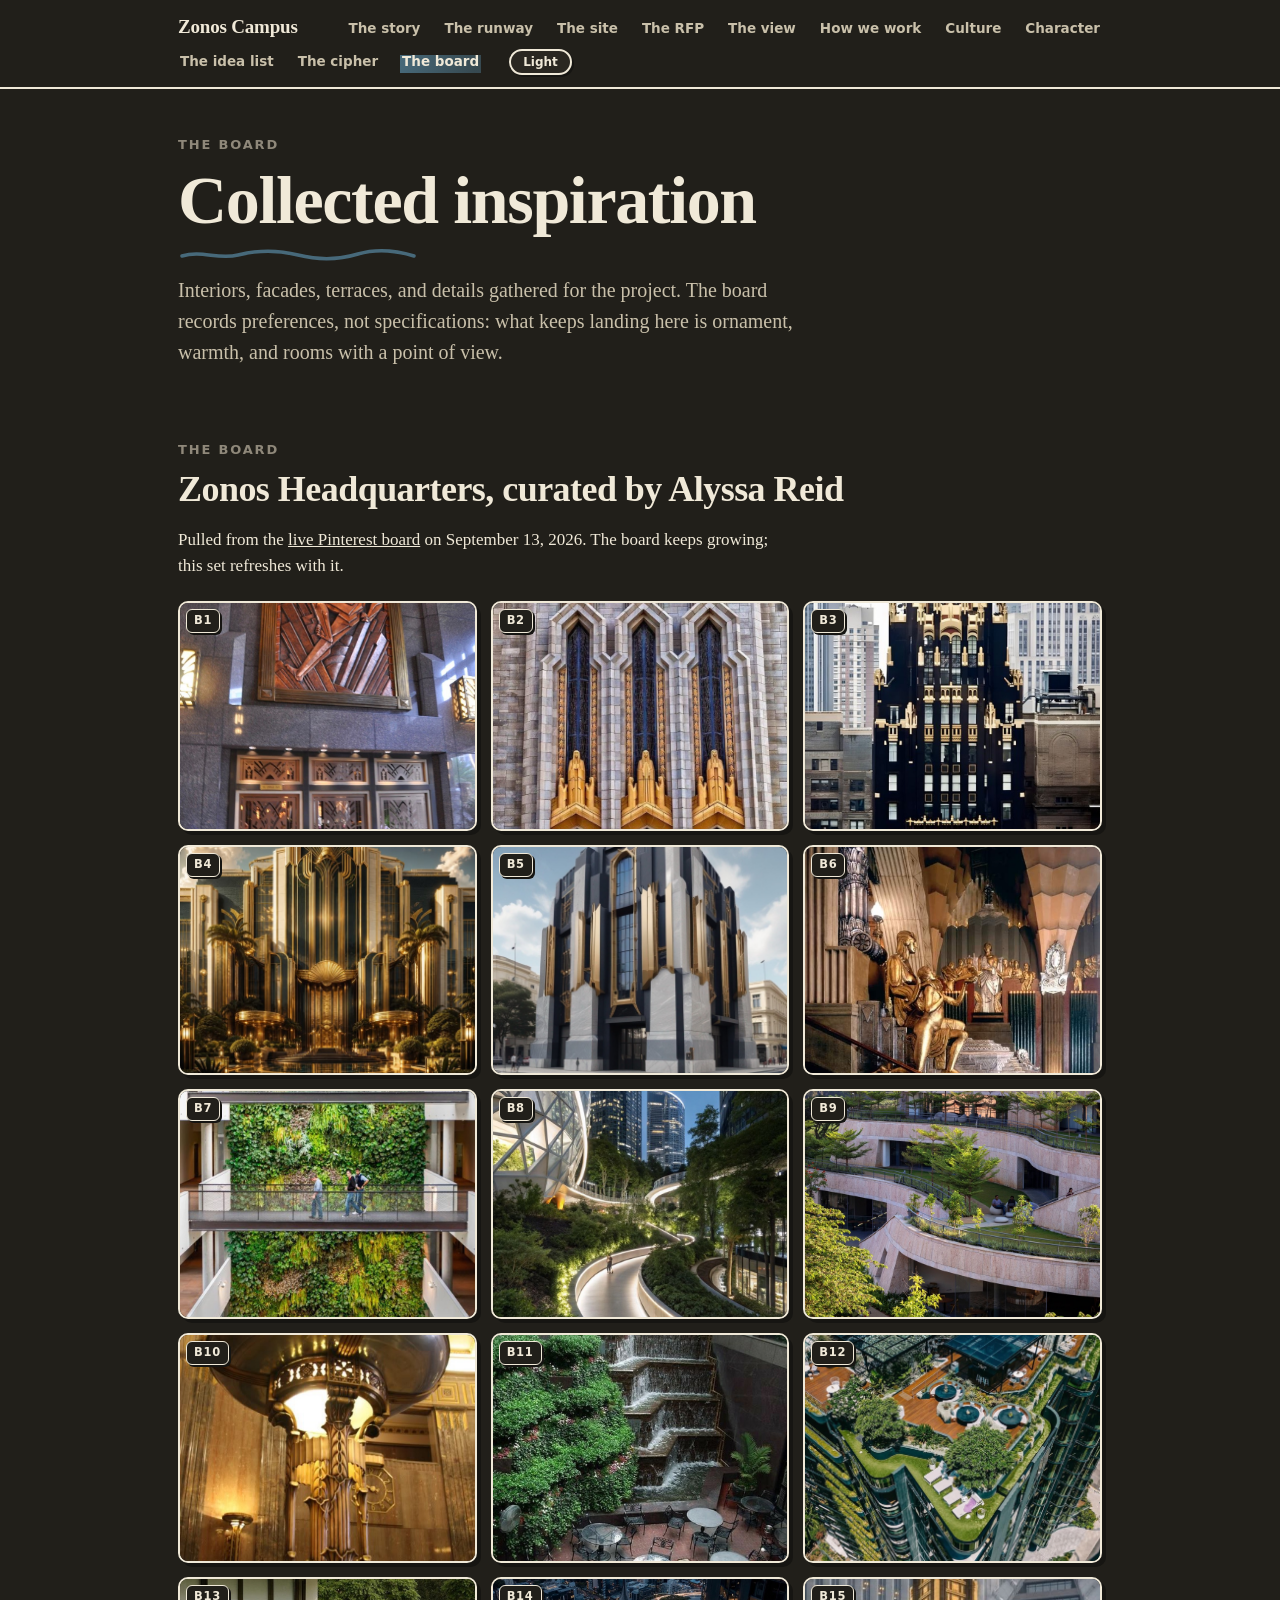
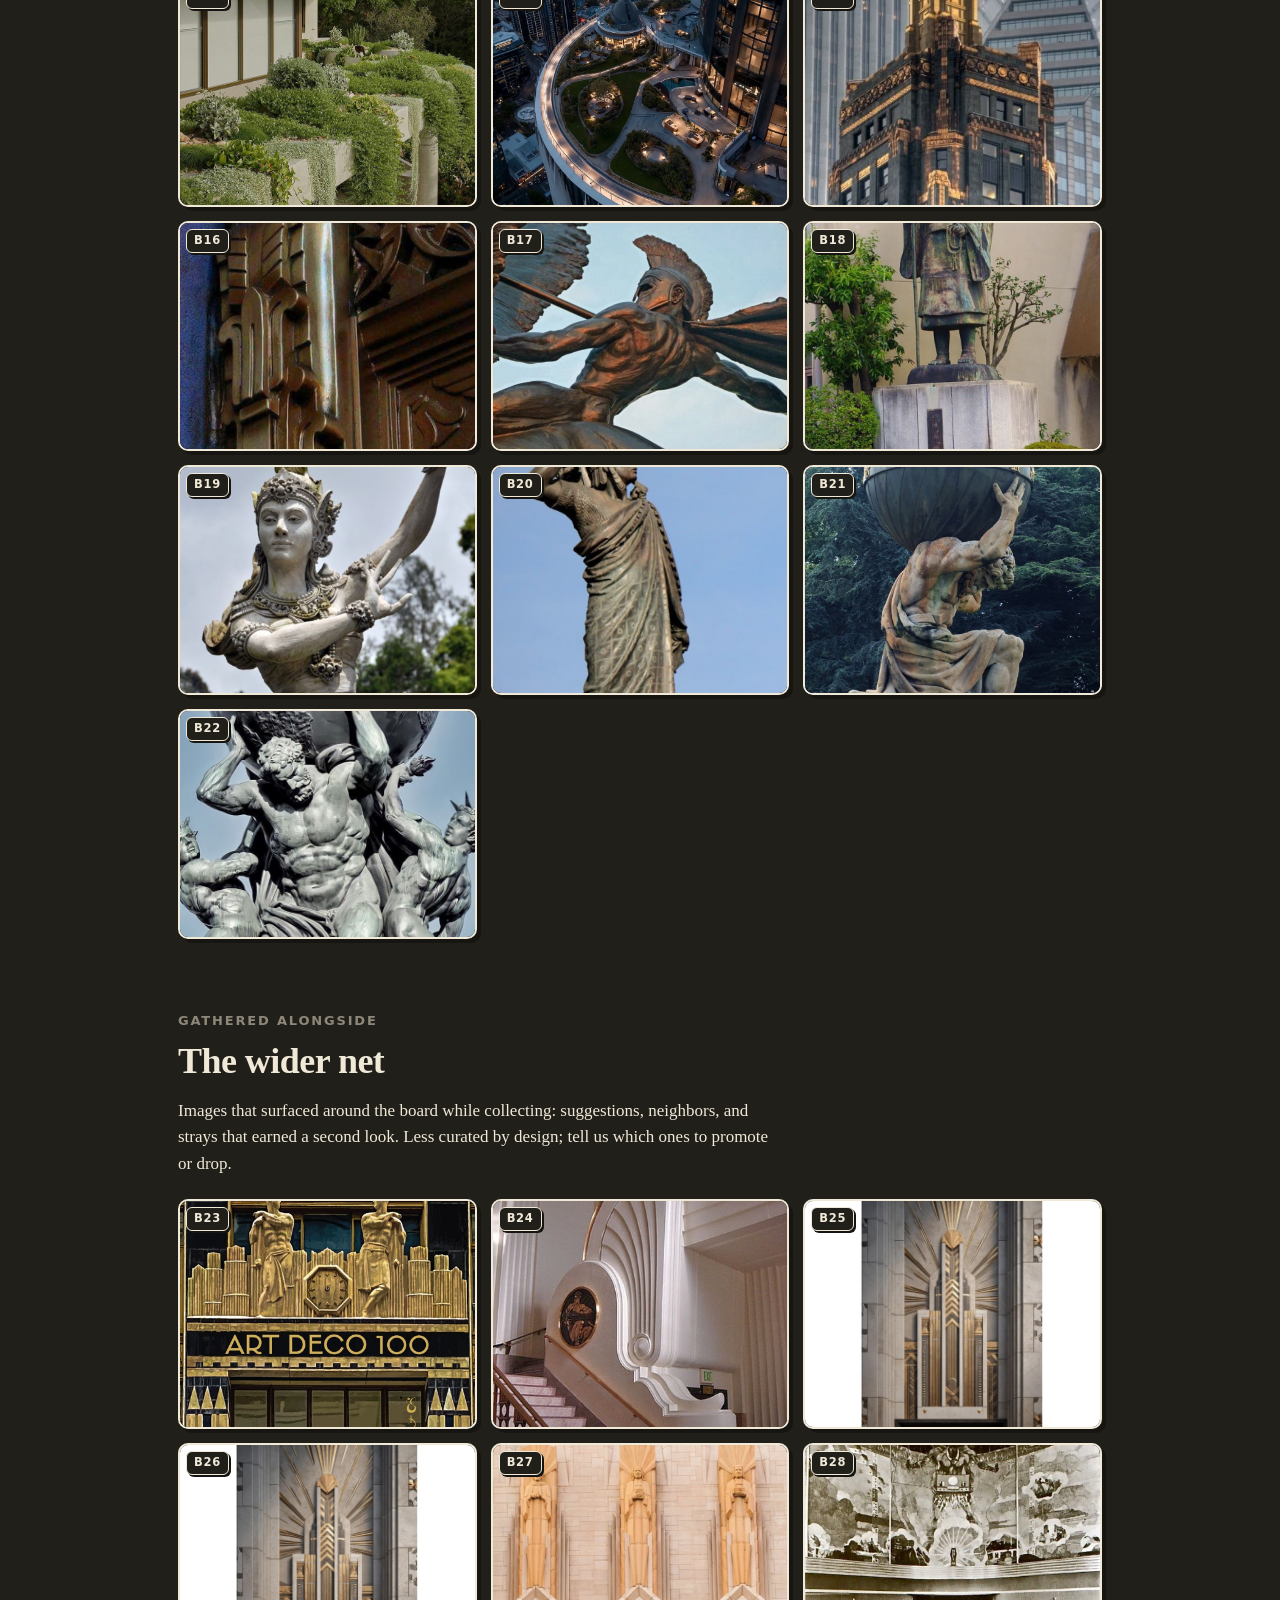
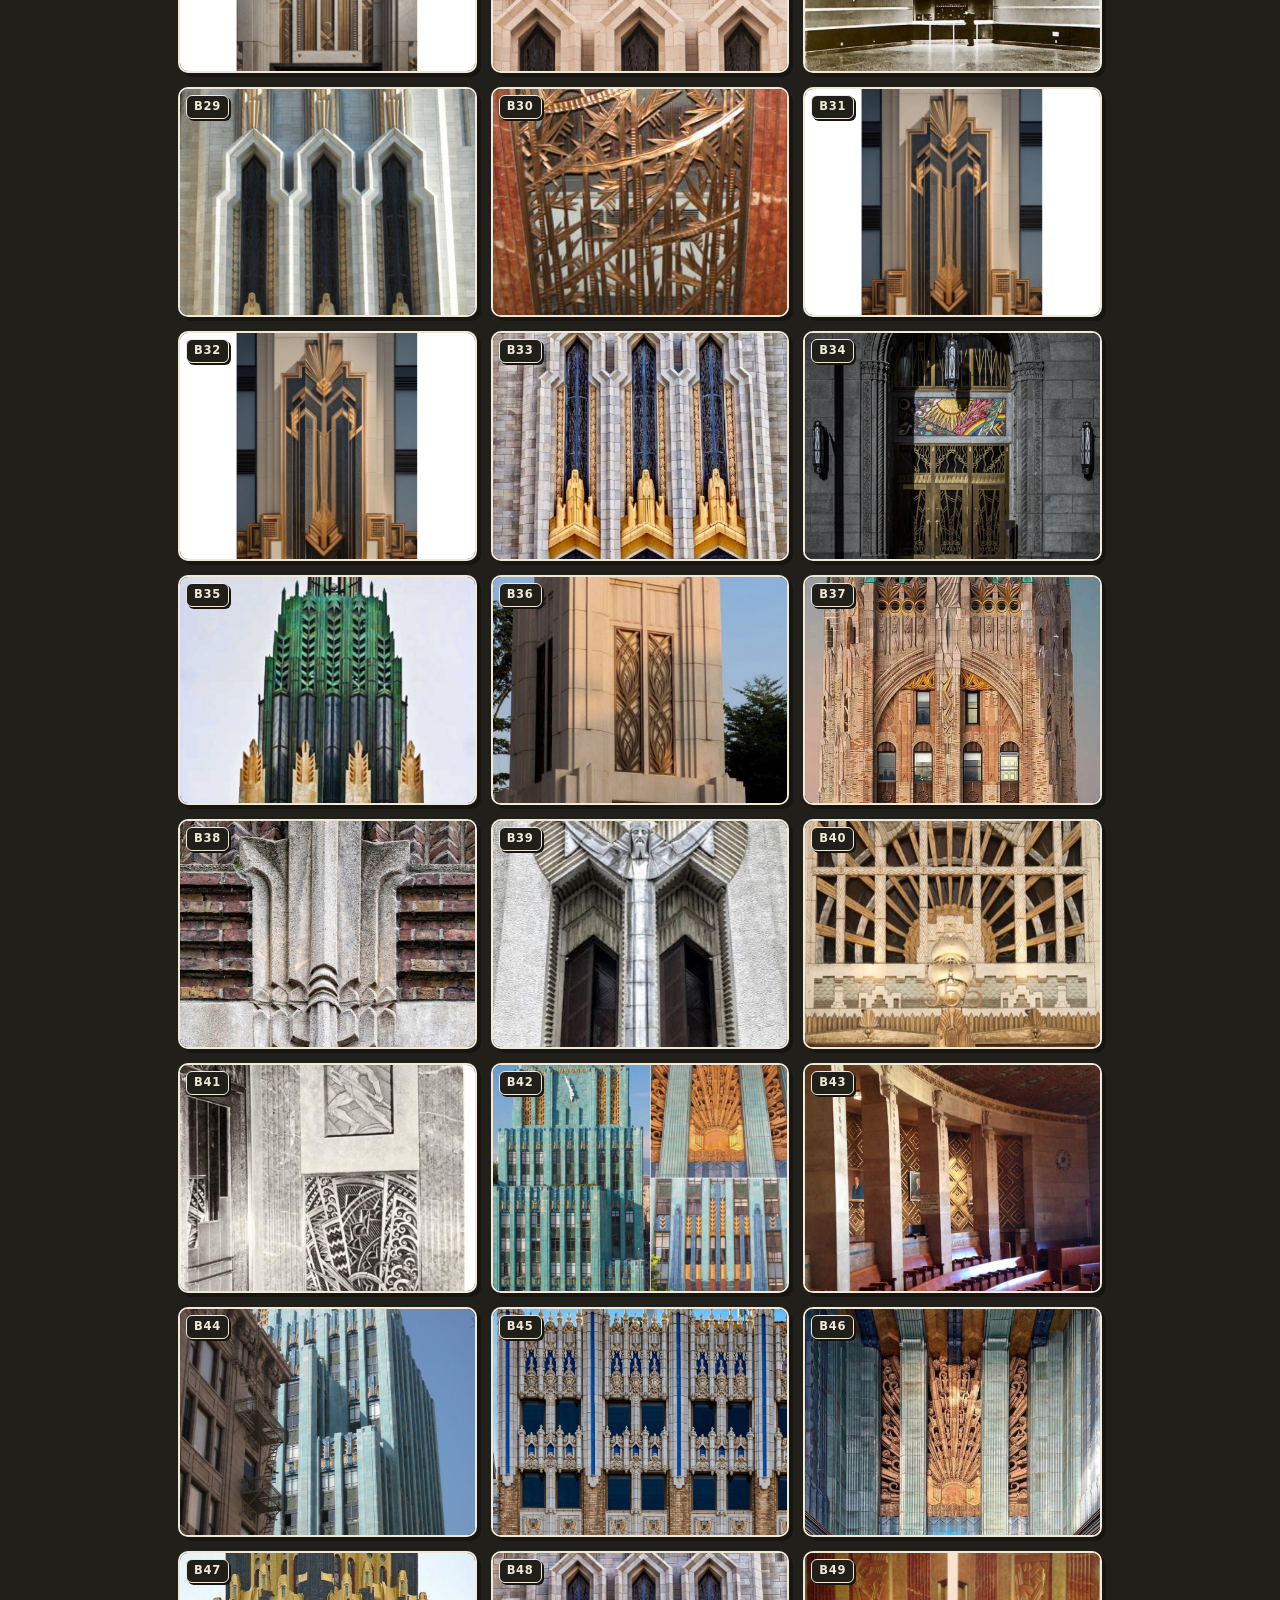
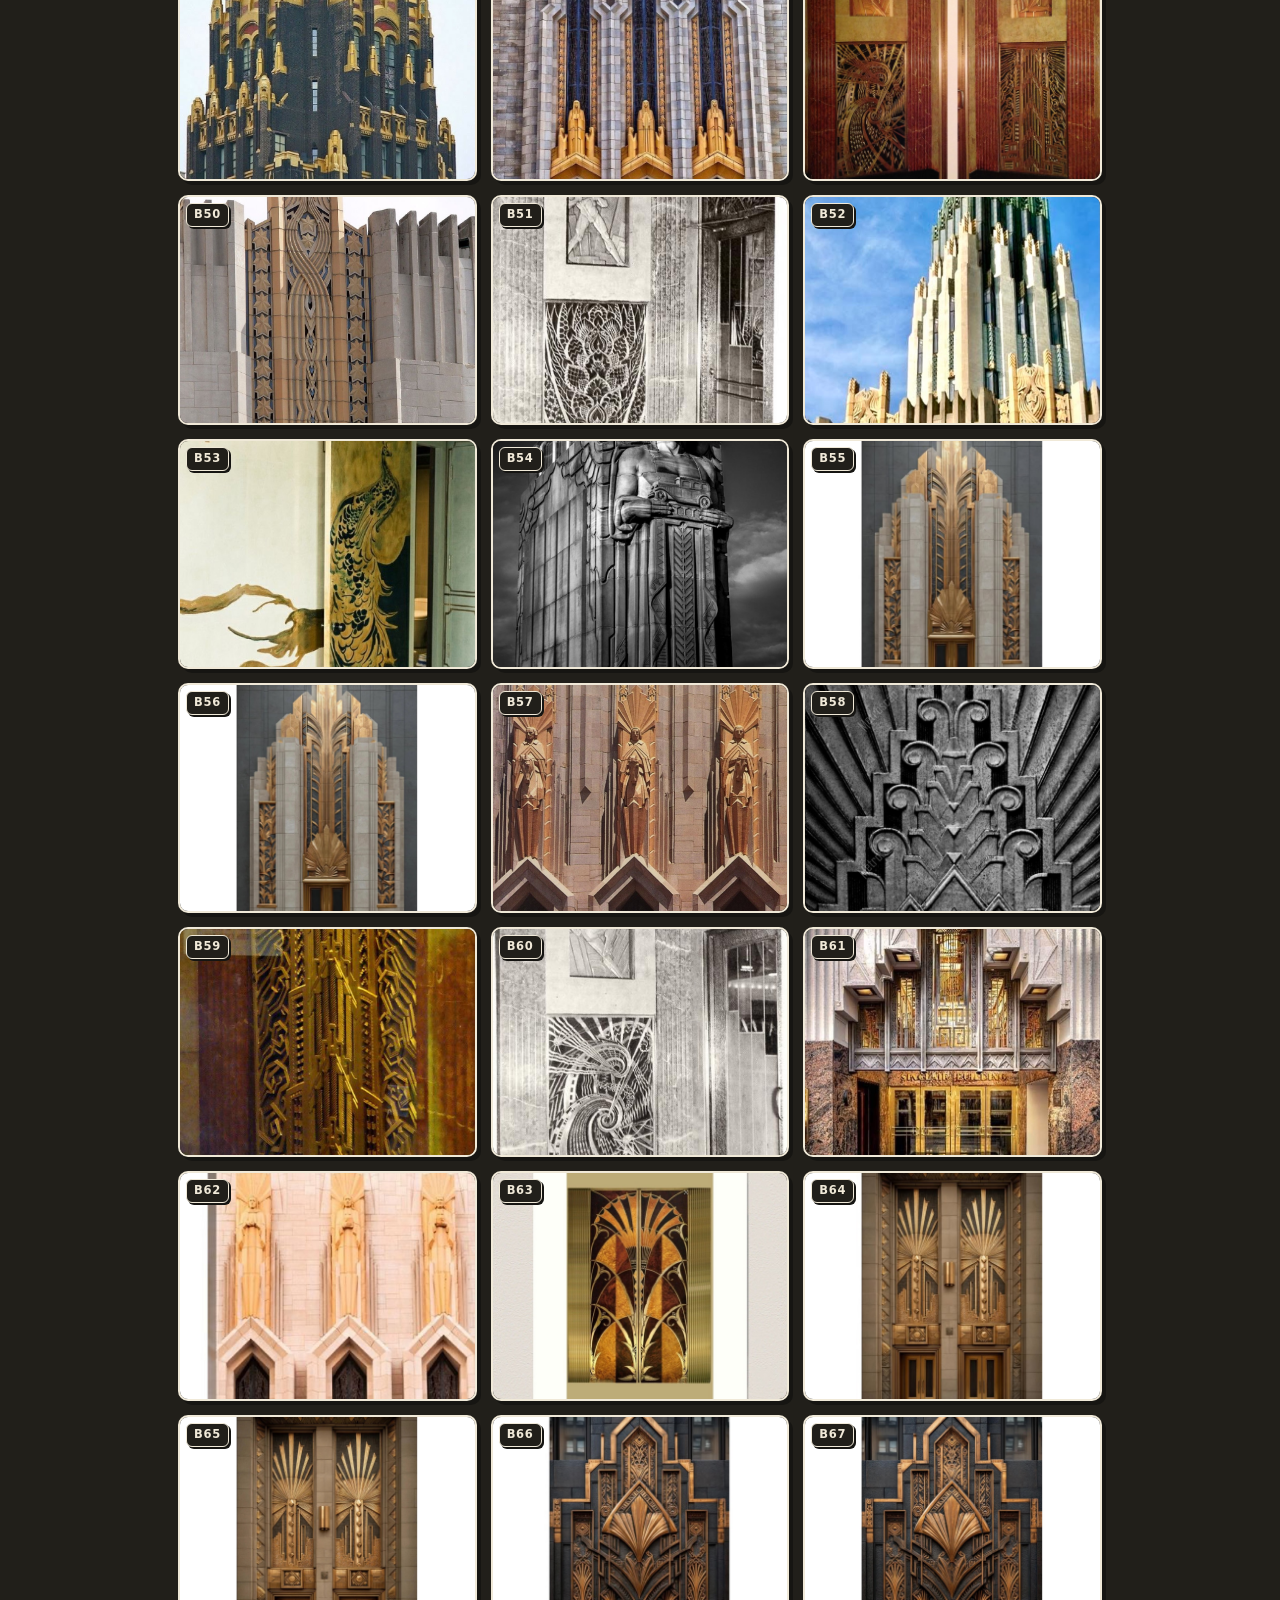
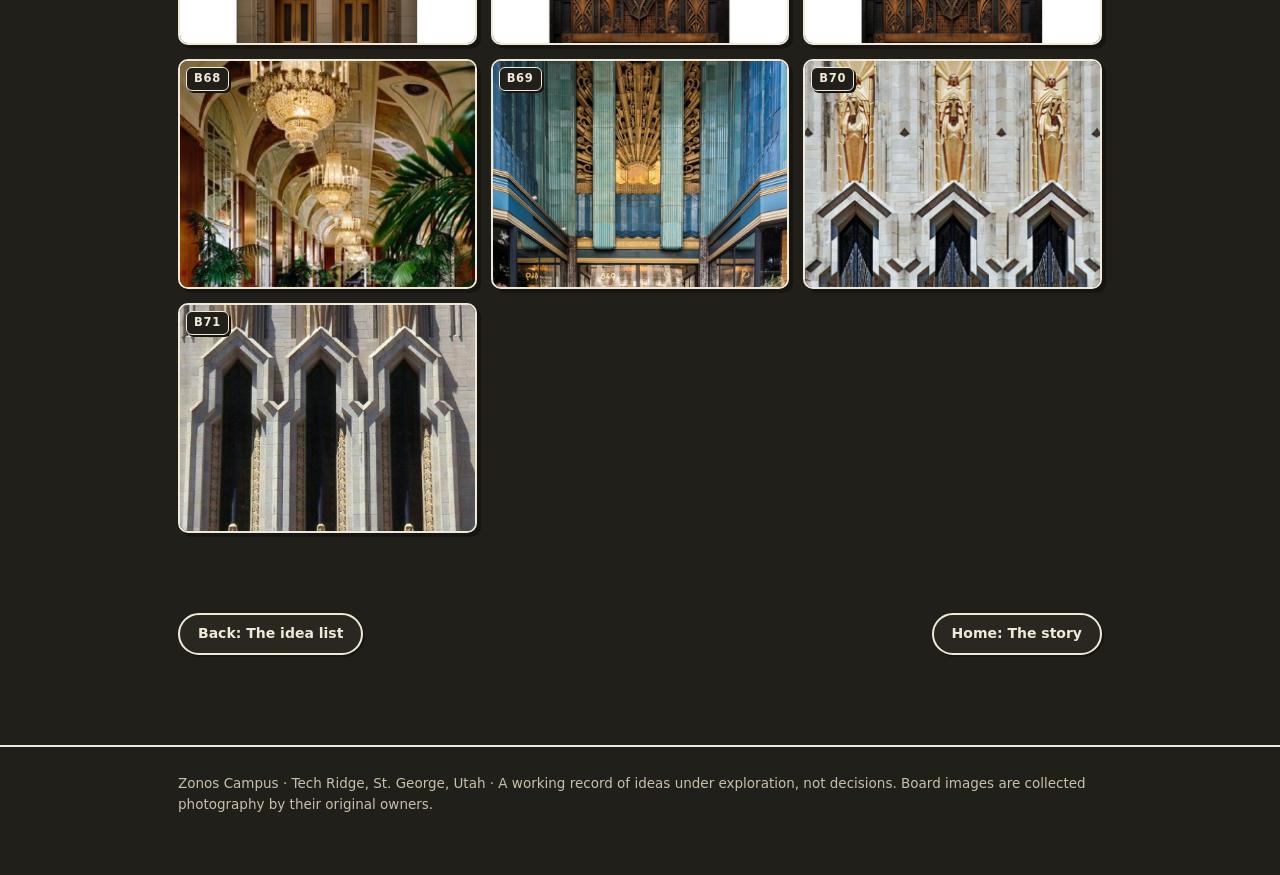
==== board.html @ 1530f25c "Zonos campus site: story, site, RFP, view, work, culture, character, ideas, cipher, board" ====
<!doctype html>
<html lang="en">
<head>
<meta charset="utf-8">
<meta name="viewport" content="width=device-width, initial-scale=1">
<title>The Board</title>
<meta name="description" content="The full Zonos campus inspiration board: interiors, facades, terraces, and details collected for the project.">
<link rel="icon" type="image/svg+xml" href="favicon.svg">
<link rel="stylesheet" href="style.css">
</head>
<body data-tag="B">

<nav class="site">
  <div class="bar">
    <a class="brand" href="index.html">Zonos Campus</a>
    <a class="nl" href="index.html">The story</a>
    <a class="nl" href="history.html">The runway</a>
    <a class="nl" href="site.html">The site</a>
    <a class="nl" href="rfp.html">The RFP</a>
    <a class="nl" href="view.html">The view</a>
    <a class="nl" href="work.html">How we work</a>
    <a class="nl" href="culture.html">Culture</a>
    <a class="nl" href="design.html">Character</a>
    <a class="nl" href="ideas.html">The idea list</a>
    <a class="nl" href="cipher.html">The cipher</a>
    <a class="nl here" href="board.html">The board</a>
    <button id="themebtn" type="button">Dark</button>
  </div>
</nav>

<main class="wrap">

<header class="page">
  <p class="eyebrow">The board</p>
  <h1>Collected inspiration</h1>
  <svg class="squig" width="240" height="14" viewBox="0 0 240 14" aria-hidden="true"><path d="M4 9 C 24 3, 40 13, 60 8 S 100 3, 120 8 S 160 13, 180 7 S 220 4, 236 9"/></svg>
  <p class="lead">Interiors, facades, terraces, and details gathered for the project. The board records preferences, not specifications: what keeps landing here is ornament, warmth, and rooms with a point of view.</p>
</header>

<section id="theboard">
  <p class="eyebrow">The board</p>
  <h2>Zonos Headquarters, curated by Alyssa Reid</h2>
  <p>Pulled from the <a href="https://www.pinterest.com/alyssareid29/zonos-headquarters/" style="color:inherit">live Pinterest board</a> on September 13, 2026. The board keeps growing; this set refreshes with it.</p>
  <div class="grid" id="boardgrid" data-src="images/board/board_" data-count="22"></div>
</section>

<section id="gathered">
  <p class="eyebrow">Gathered alongside</p>
  <h2>The wider net</h2>
  <p>Images that surfaced around the board while collecting: suggestions, neighbors, and strays that earned a second look. Less curated by design; tell us which ones to promote or drop.</p>
  <div class="grid" id="pinsgrid" data-count="49"></div>
</section>

<div class="pager">
  <a href="ideas.html">Back: The idea list</a>
  <a href="index.html">Home: The story</a>
</div>

</main>

<footer>
  <div class="wrap">
    Zonos Campus · Tech Ridge, St. George, Utah · A working record of ideas under exploration, not decisions. Board images are collected photography by their original owners.
  </div>
</footer>

<div id="lightbox" aria-hidden="true"><img alt=""></div>
<script src="site.js?v=2"></script>
</body>
</html>
---- style.css ----
:root{
  --paper:#fbf7ee; --paper2:#f4efe2;
  --ink:#1a1917; --ink2:#524f48; --muted:#8a857a; --line:#d9d2c0;
  --mk:#7cd0ff; --mk-soft:rgba(124,208,255,.45);
  --us:#1b7f3b; --us-wash:rgba(27,127,59,.12);
  --org:#a3651f; --org-soft:rgba(255,183,87,.42); --org-wash:rgba(255,183,87,.14);
}
@media (prefers-color-scheme: dark){
  :root:not([data-theme="light"]){
    --paper:#211f1a; --paper2:#2a2721;
    --ink:#f0e9d8; --ink2:#c9c0aa; --muted:#8f887a; --line:#161512;
    --mk:rgba(124,208,255,.42); --mk-soft:rgba(124,208,255,.24);
    --us:#6fd694; --us-wash:rgba(27,127,59,.28);
    --org:#ffc98a; --org-soft:rgba(255,183,87,.22); --org-wash:rgba(255,183,87,.12);
  }
}
:root[data-theme="dark"]{
  --paper:#211f1a; --paper2:#2a2721;
  --ink:#f0e9d8; --ink2:#c9c0aa; --muted:#8f887a; --line:#161512;
  --mk:rgba(124,208,255,.42); --mk-soft:rgba(124,208,255,.24);
  --us:#6fd694; --us-wash:rgba(27,127,59,.28);
  --org:#ffc98a; --org-soft:rgba(255,183,87,.22); --org-wash:rgba(255,183,87,.12);
}
*{box-sizing:border-box}
html{scroll-behavior:smooth}
body{
  background:var(--paper); color:var(--ink); margin:0;
  font-family:"Charter","Iowan Old Style",Georgia,serif;
  font-size:17px; line-height:1.55;
}
.wrap{max-width:980px; margin:0 auto; padding:0 28px}
nav.site{
  position:sticky; top:0; z-index:20; background:var(--paper);
  border-bottom:2px solid var(--ink);
}
nav.site .bar{
  max-width:980px; margin:0 auto; padding:12px 28px;
  display:flex; align-items:baseline; gap:8px 20px; flex-wrap:wrap;
  font-family:-apple-system,system-ui,sans-serif;
}
nav.site .brand{
  font-family:"Charter","Iowan Old Style",Georgia,serif;
  font-size:19px; font-weight:700; letter-spacing:-.01em;
  color:var(--ink); text-decoration:none; margin-right:auto;
}
nav.site a.nl{
  font-size:13.5px; font-weight:600; color:var(--ink2); text-decoration:none;
  padding:2px 2px;
}
nav.site a.nl:hover{color:var(--ink)}
nav.site a.nl.here{
  color:var(--ink);
  background:linear-gradient(100deg, var(--mk) 0%, var(--mk-soft) 92%);
  background-size:100% 72%; background-position:0 78%; background-repeat:no-repeat;
}
.eyebrow{
  font-family:-apple-system,system-ui,sans-serif; font-size:13px; font-weight:700;
  letter-spacing:.14em; text-transform:uppercase; color:var(--muted); margin:0 0 10px;
}
h1{font-size:clamp(40px,6.4vw,68px); line-height:1.02; letter-spacing:-.02em; margin:0; text-wrap:balance}
h2{font-size:clamp(27px,3.8vw,36px); line-height:1.1; letter-spacing:-.015em; margin:0 0 6px; text-wrap:balance}
h3.sub{font-size:21px; margin:30px 0 6px; letter-spacing:-.01em}
.lead{font-size:20px; color:var(--ink2); margin:14px 0 0; max-width:62ch}
p{max-width:70ch}
header.page{padding-top:46px}
section{margin-top:72px}
main{min-height:60vh}
mark,.mk{background:linear-gradient(100deg, var(--mk) 0%, var(--mk-soft) 92%); background-size:100% 78%; background-position:0 68%; background-repeat:no-repeat; padding:0 .12em; color:inherit; border-radius:1px}
.mk-o{background-image:linear-gradient(100deg, var(--org-soft) 0%, var(--org-wash) 92%)}
.squig{display:block; margin:12px 0 0}
.squig path{stroke:var(--mk); stroke-width:3.5; stroke-linecap:round; fill:none}
.hero{position:relative; margin:0}
.hero img{width:100%; height:min(66vh,700px); object-fit:cover; display:block}
.credit{
  font-family:-apple-system,system-ui,sans-serif; font-size:12.5px; color:var(--muted);
  margin-top:8px;
}
figure{margin:22px 0 0; position:relative}
figure img{width:100%; display:block; border:2px solid var(--ink); border-radius:10px; box-shadow:4px 4px 0 var(--line); cursor:zoom-in}
figcaption{
  font-family:-apple-system,system-ui,sans-serif; font-size:13.5px; color:var(--ink2);
  margin-top:9px; line-height:1.5; max-width:80ch;
}
.imgtag{
  position:absolute; top:8px; left:8px; z-index:2; pointer-events:none;
  font-family:-apple-system,system-ui,sans-serif; font-size:11.5px; font-weight:700;
  letter-spacing:.06em; color:var(--ink); background:var(--paper);
  border:1.5px solid var(--ink); border-radius:6px; padding:2px 7px;
  box-shadow:2px 2px 0 var(--line);
}
.duo{display:grid; grid-template-columns:1fr 1fr; gap:18px; margin-top:22px}
@media (max-width:760px){.duo{grid-template-columns:1fr}}
.duo figure{margin:0}
.grid{display:grid; grid-template-columns:repeat(3,1fr); gap:14px; margin-top:22px}
@media (max-width:760px){.grid{grid-template-columns:repeat(2,1fr)}}
.grid figure{margin:0}
.grid img{height:230px; object-fit:cover}
.grid.tall img{height:300px}
.card{
  border:2px solid var(--ink); border-radius:10px; background:var(--paper2);
  box-shadow:3px 3px 0 var(--line); padding:16px 18px; margin-top:16px;
}
.card h3{font-size:18.5px; line-height:1.25; margin:0 0 6px}
.card p{margin:6px 0 0; font-size:15.5px; color:var(--ink2)}
.cards2{display:grid; grid-template-columns:1fr 1fr; gap:14px; margin-top:22px}
@media (max-width:760px){.cards2{grid-template-columns:1fr}}
.cards2 .card{margin-top:0}
.pagecards{display:grid; grid-template-columns:1fr 1fr; gap:14px; margin-top:26px}
@media (max-width:760px){.pagecards{grid-template-columns:1fr}}
.pagecards a{
  display:block; border:2px solid var(--ink); border-radius:10px; background:var(--paper2);
  box-shadow:3px 3px 0 var(--line); padding:16px 18px; color:inherit; text-decoration:none;
}
.pagecards a:hover{box-shadow:5px 5px 0 var(--line)}
.pagecards h3{font-size:19px; margin:0 0 6px}
.pagecards p{margin:0; font-size:15px; color:var(--ink2)}
.why{
  border:2px solid var(--ink); border-radius:10px; background:var(--us-wash);
  padding:14px 18px; margin-top:18px; max-width:74ch;
}
.why .wl{
  font-family:-apple-system,system-ui,sans-serif; font-size:11.5px; font-weight:700;
  letter-spacing:.12em; text-transform:uppercase; color:var(--us); display:block; margin-bottom:4px;
}
.why p{margin:0; font-size:15.5px; color:var(--ink)}
ul.plain{margin:12px 0 0; padding-left:22px; max-width:72ch}
ul.plain li{margin-top:7px; color:var(--ink2)}
ul.plain li b{color:var(--ink); font-weight:600}
.q{font-style:italic; color:var(--ink2)}
.qbig{
  font-size:clamp(20px,2.6vw,26px); line-height:1.35; font-style:italic; color:var(--ink);
  max-width:56ch; margin:26px 0 0; text-wrap:balance;
}
.qbig .who{
  display:block; font-family:-apple-system,system-ui,sans-serif; font-style:normal;
  font-size:12.5px; letter-spacing:.1em; text-transform:uppercase; color:var(--muted); margin-top:10px;
}
.note{
  font-family:"Bradley Hand","Comic Sans MS",cursive; color:var(--ink2);
  transform:rotate(-3deg); display:inline-block; font-size:17px; margin:12px 0 0 4px;
}
.diagram{
  border:2px solid var(--ink); border-radius:10px; background:var(--paper2);
  box-shadow:3px 3px 0 var(--line); padding:18px; margin-top:22px; overflow-x:auto;
}
.diagram svg{display:block; min-width:640px; width:100%; height:auto}
.dg-ink{stroke:var(--ink)} .dg-fill{fill:var(--ink)}
.dg-muted{fill:var(--ink2)} .dg-line{stroke:var(--muted)}
.dg-sky{stroke:var(--mk)}
table{
  border-collapse:collapse; width:100%; margin-top:18px;
  font-family:-apple-system,system-ui,sans-serif; font-size:14.5px;
  font-variant-numeric:tabular-nums;
}
th{
  text-align:left; font-size:12px; letter-spacing:.1em; text-transform:uppercase;
  color:var(--muted); font-weight:700; padding:8px 12px 8px 0; border-bottom:2px solid var(--ink);
}
td{padding:9px 12px 9px 0; border-bottom:1px solid var(--line); vertical-align:top; color:var(--ink2)}
td:first-child{color:var(--ink)}
.tablewrap{overflow-x:auto}
.pager{
  margin-top:80px; display:flex; justify-content:space-between; gap:14px;
  font-family:-apple-system,system-ui,sans-serif; font-size:14px; font-weight:600;
}
.pager a{color:var(--ink); text-decoration:none; border:2px solid var(--ink); border-radius:999px; padding:8px 18px; background:var(--paper2); box-shadow:2px 2px 0 var(--line)}
footer{
  margin-top:90px; border-top:2px solid var(--ink); padding:26px 0 60px;
  font-family:-apple-system,system-ui,sans-serif; font-size:13.5px; color:var(--ink2);
}
#themebtn{
  margin-left:8px;
  font-family:-apple-system,system-ui,sans-serif; font-size:12px; font-weight:600;
  color:var(--ink); background:var(--paper2); border:2px solid var(--ink); border-radius:999px;
  padding:4px 12px; cursor:pointer; box-shadow:2px 2px 0 var(--line);
}
#themebtn:focus-visible{outline:3px solid var(--mk); outline-offset:2px}
#lightbox{
  position:fixed; inset:0; background:rgba(20,18,14,.93); z-index:50;
  display:none; align-items:center; justify-content:center; padding:30px; cursor:zoom-out;
}
#lightbox.open{display:flex}
#lightbox img{max-width:96%; max-height:94%; border-radius:6px}
@media (prefers-reduced-motion: reduce){html{scroll-behavior:auto}}

video{
  width:100%; display:block; border:2px solid var(--ink); border-radius:10px;
  box-shadow:4px 4px 0 var(--line); background:#000;
}
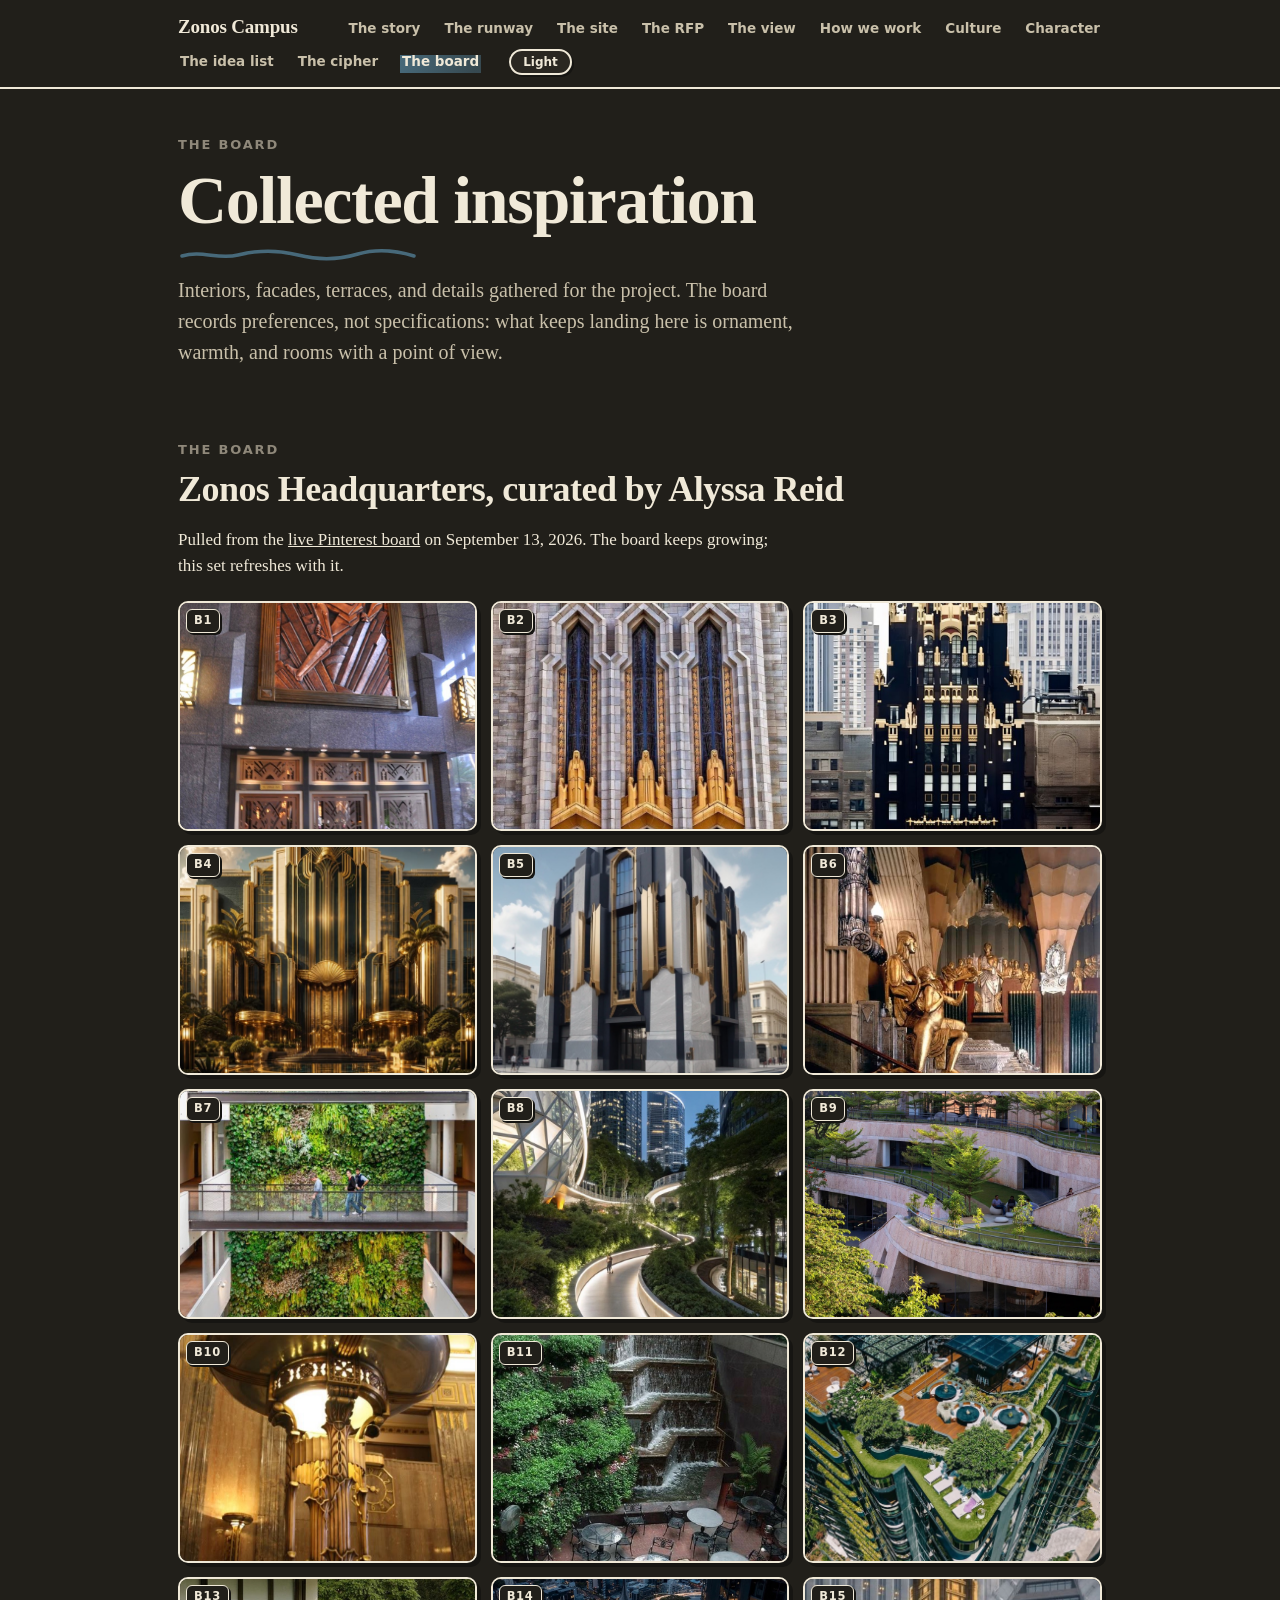
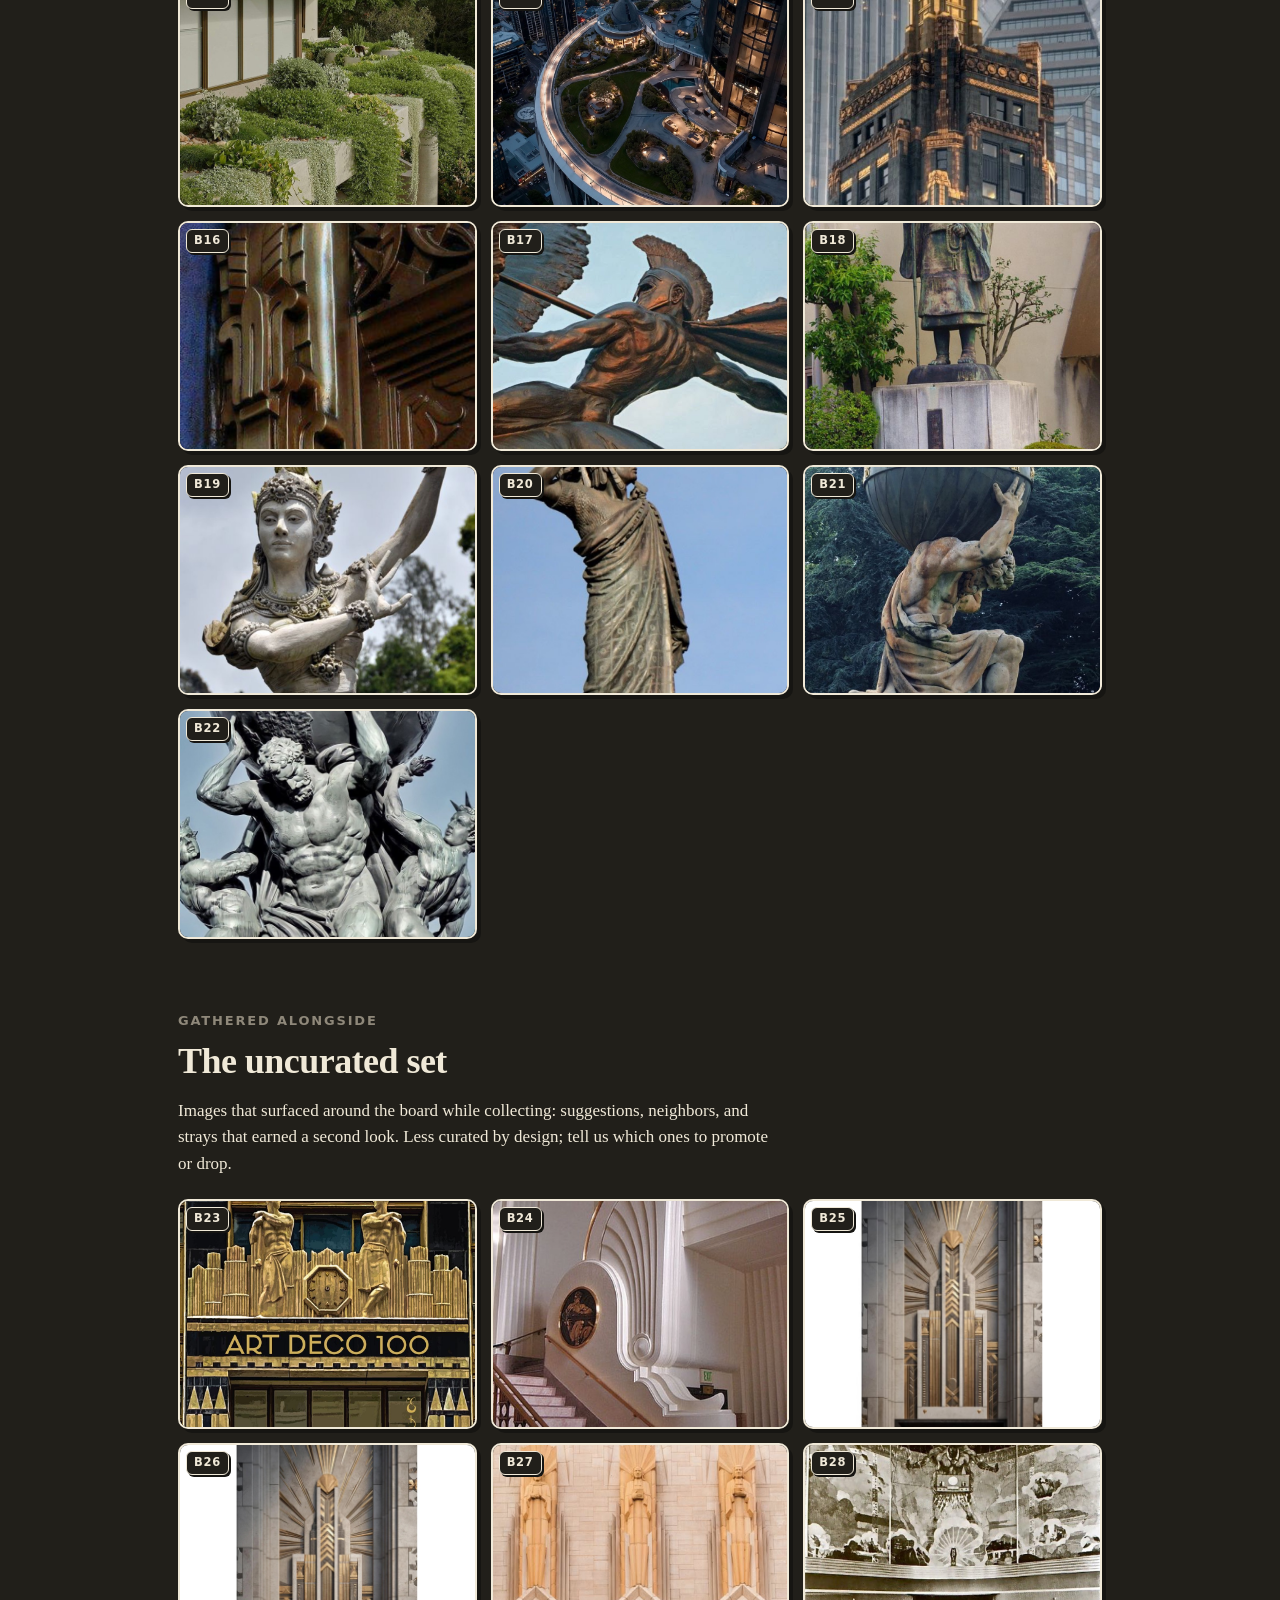
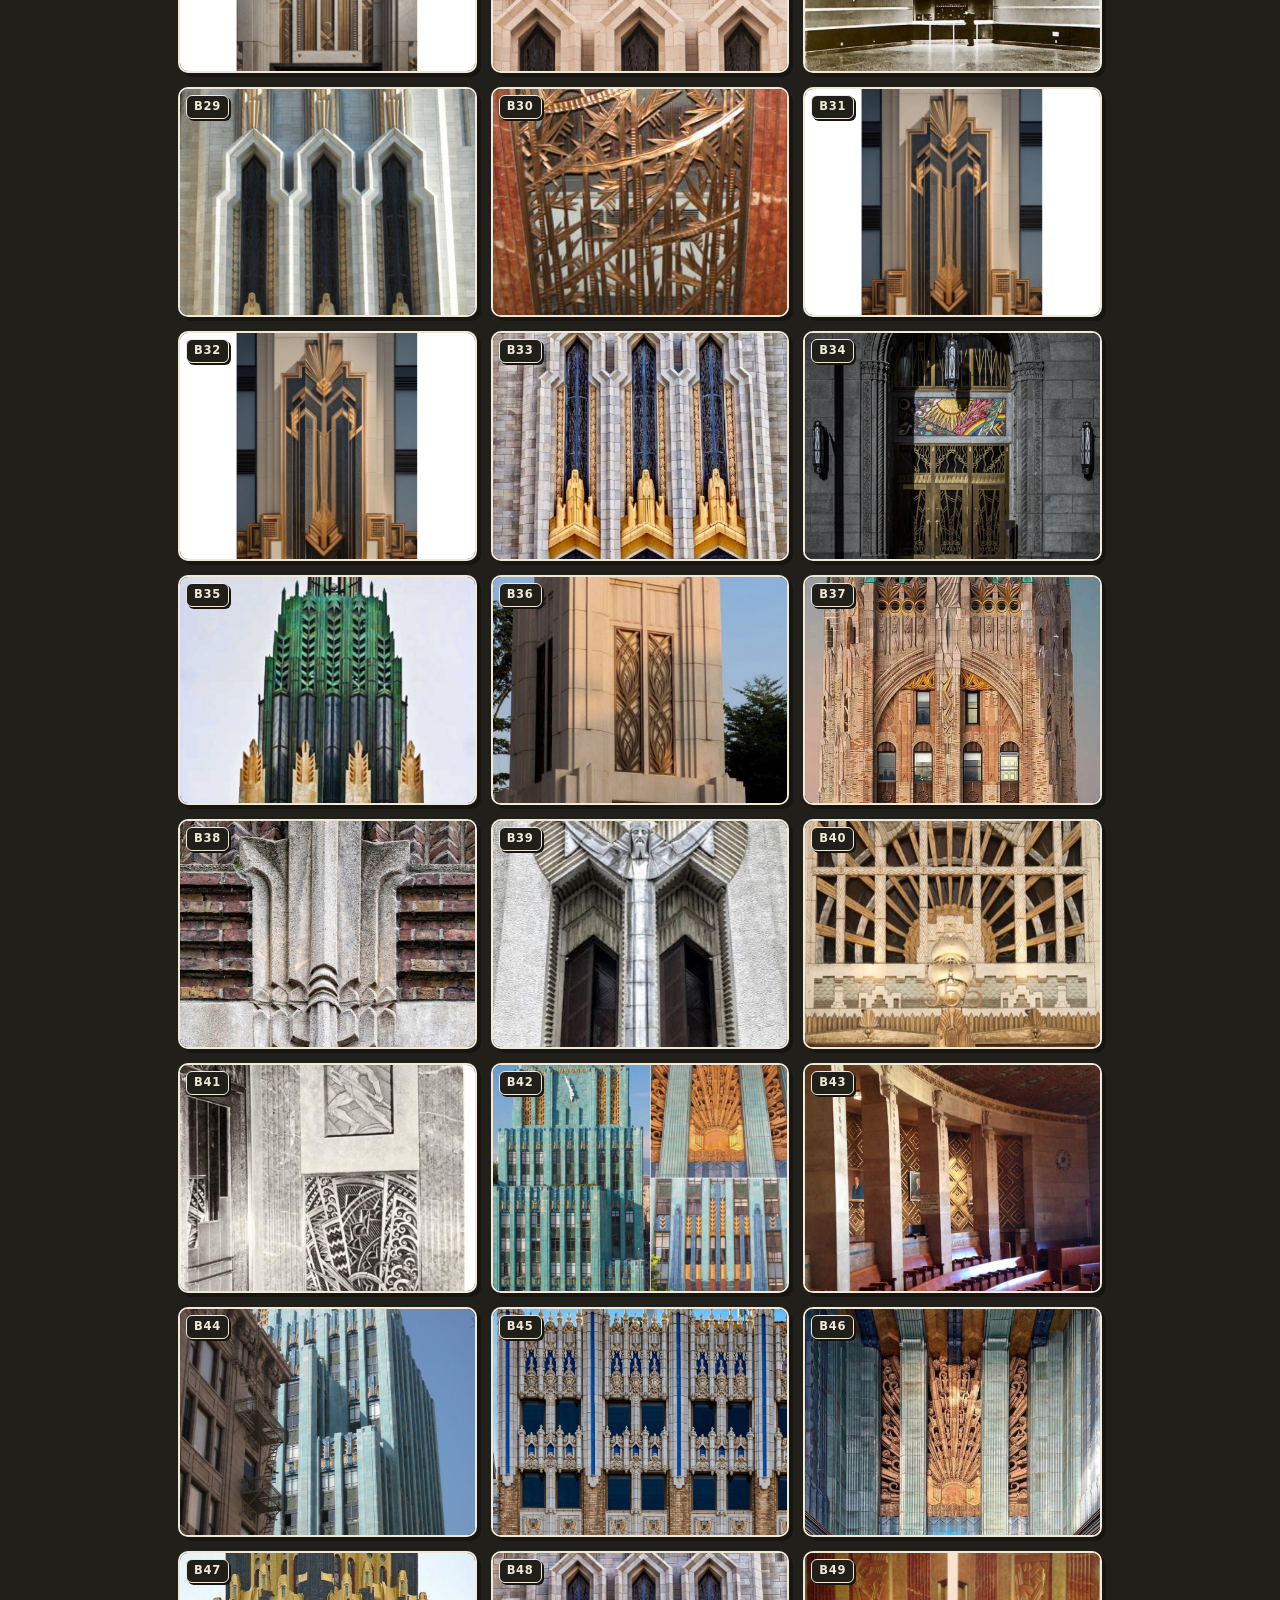
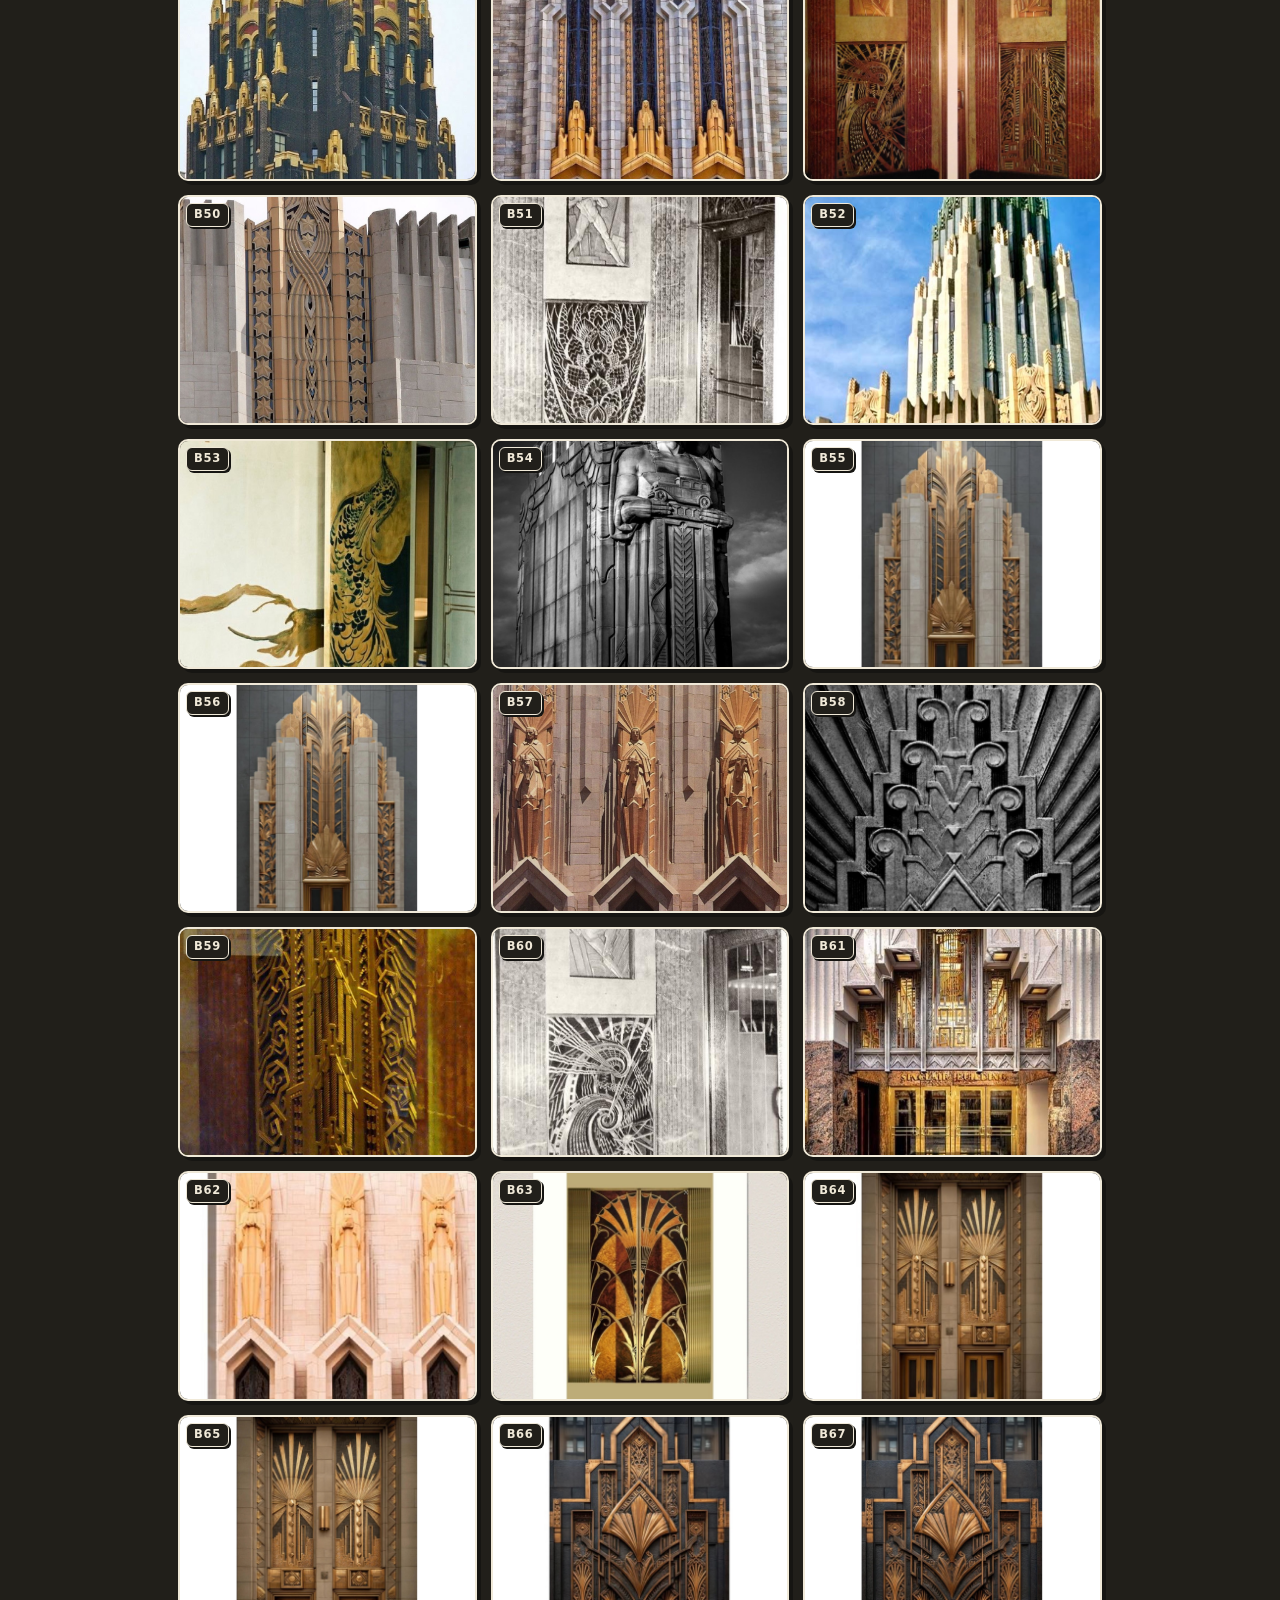
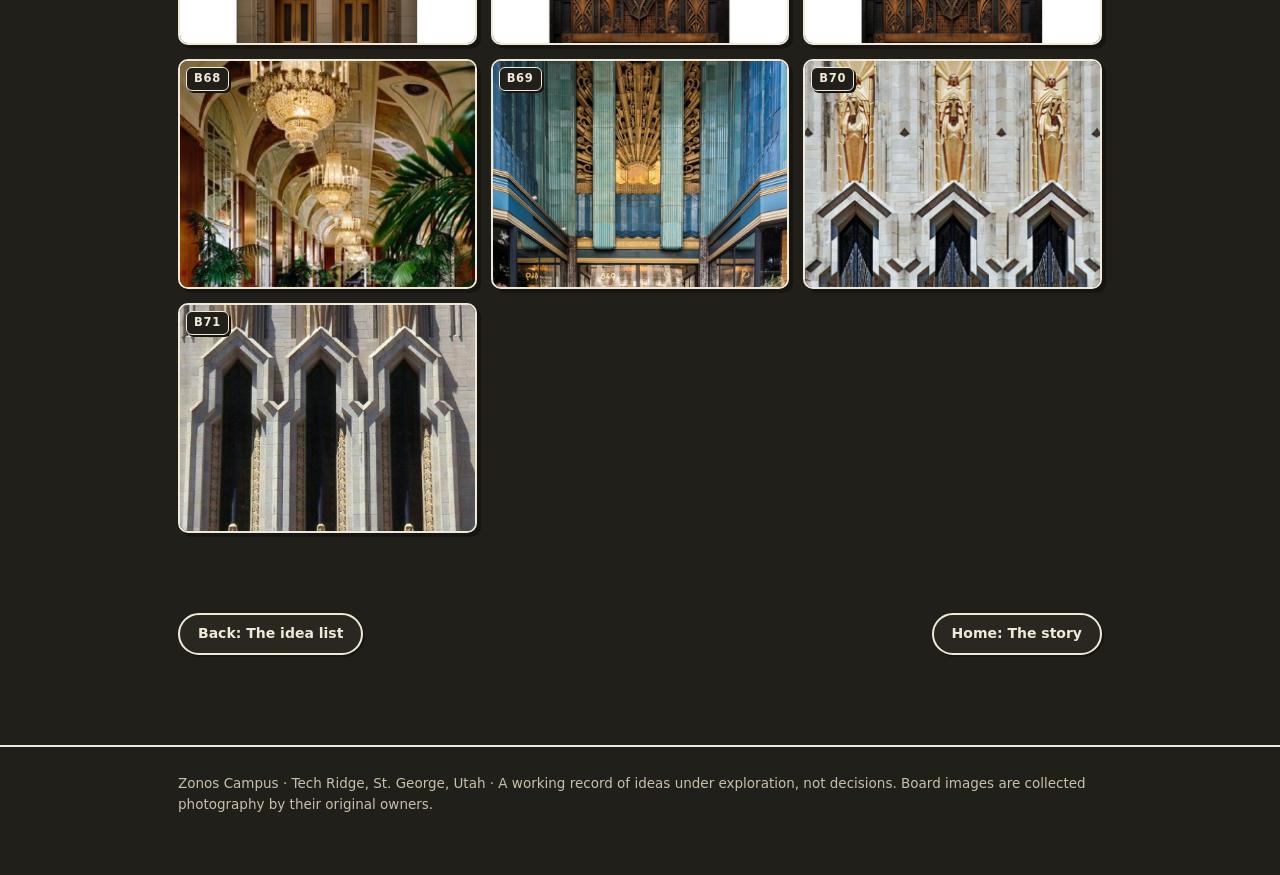
==== commit 76e4f3dc: "View page: railing idea is conditional. Remove remaining decorative headers and phrases." ====
--- a/board.html
+++ b/board.html
@@ -46,7 +46,7 @@
 
 <section id="gathered">
   <p class="eyebrow">Gathered alongside</p>
-  <h2>The wider net</h2>
+  <h2>The uncurated set</h2>
   <p>Images that surfaced around the board while collecting: suggestions, neighbors, and strays that earned a second look. Less curated by design; tell us which ones to promote or drop.</p>
   <div class="grid" id="pinsgrid" data-count="49"></div>
 </section>
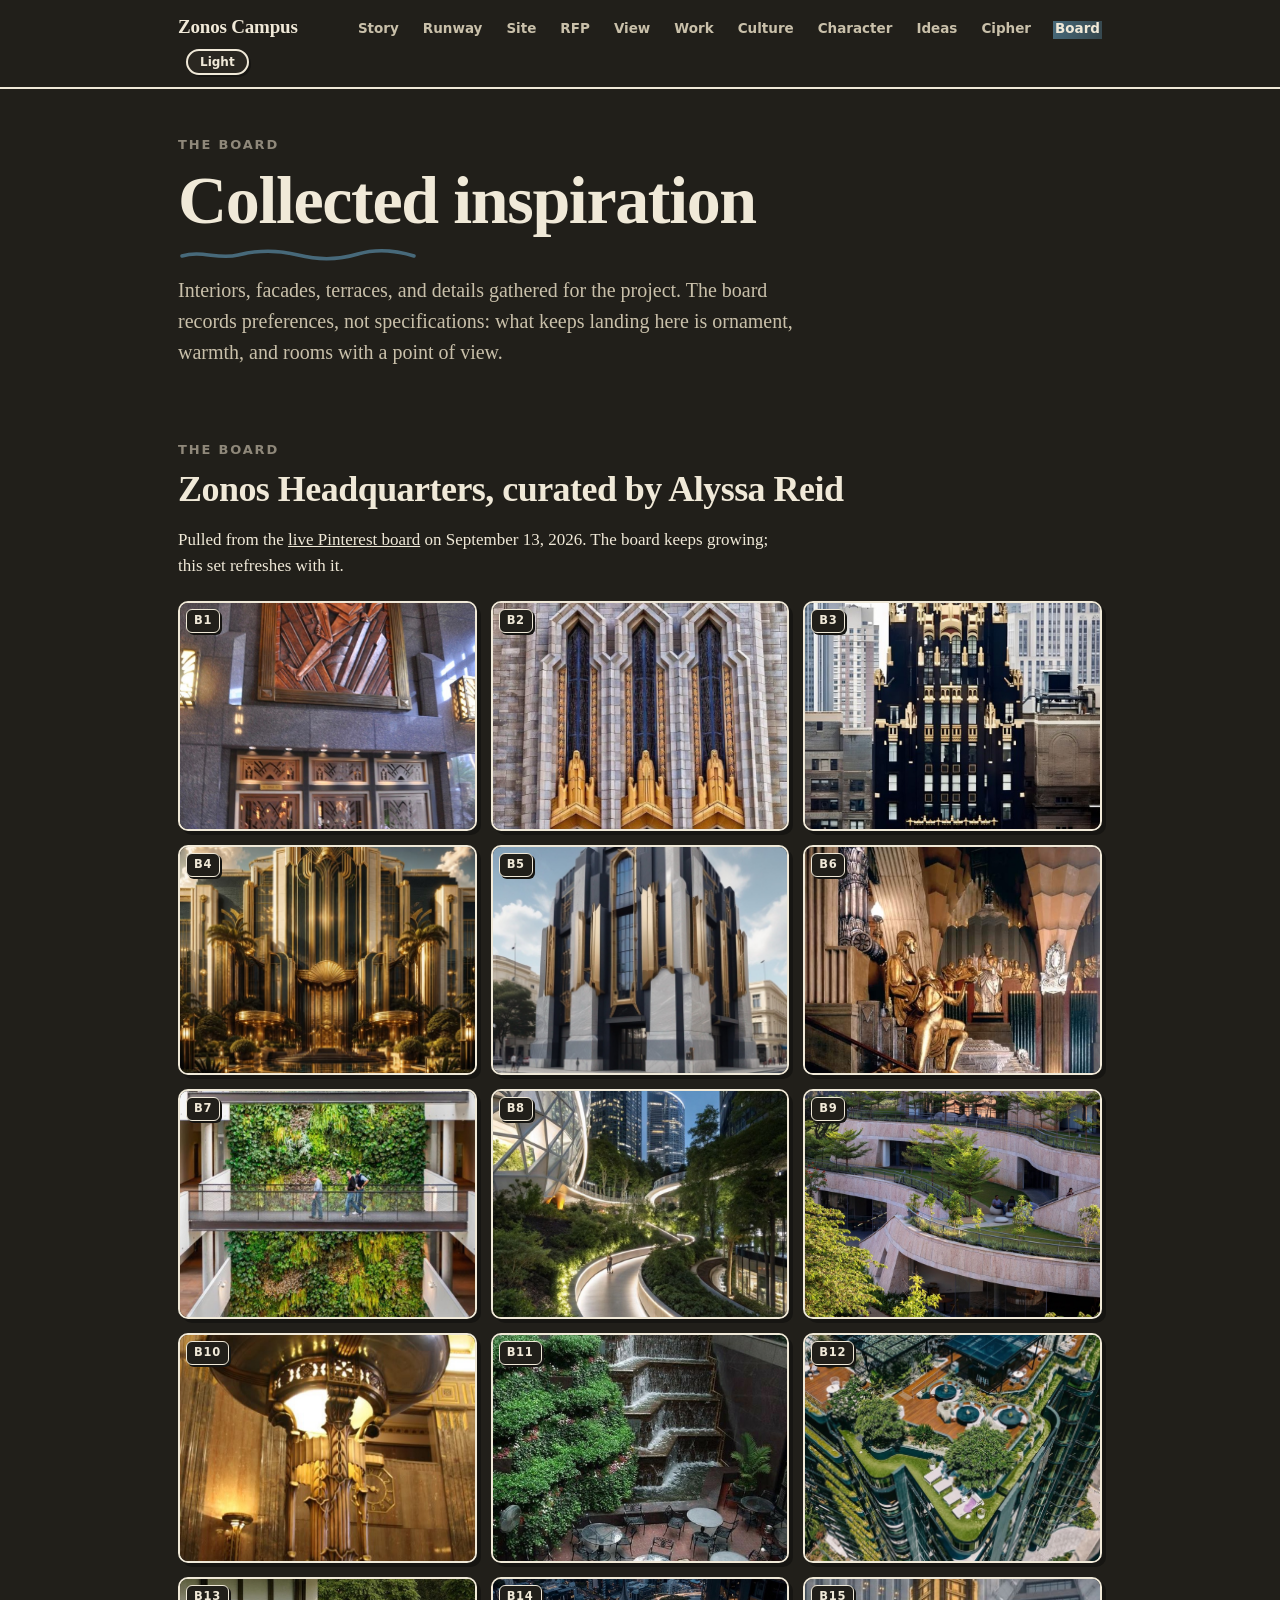
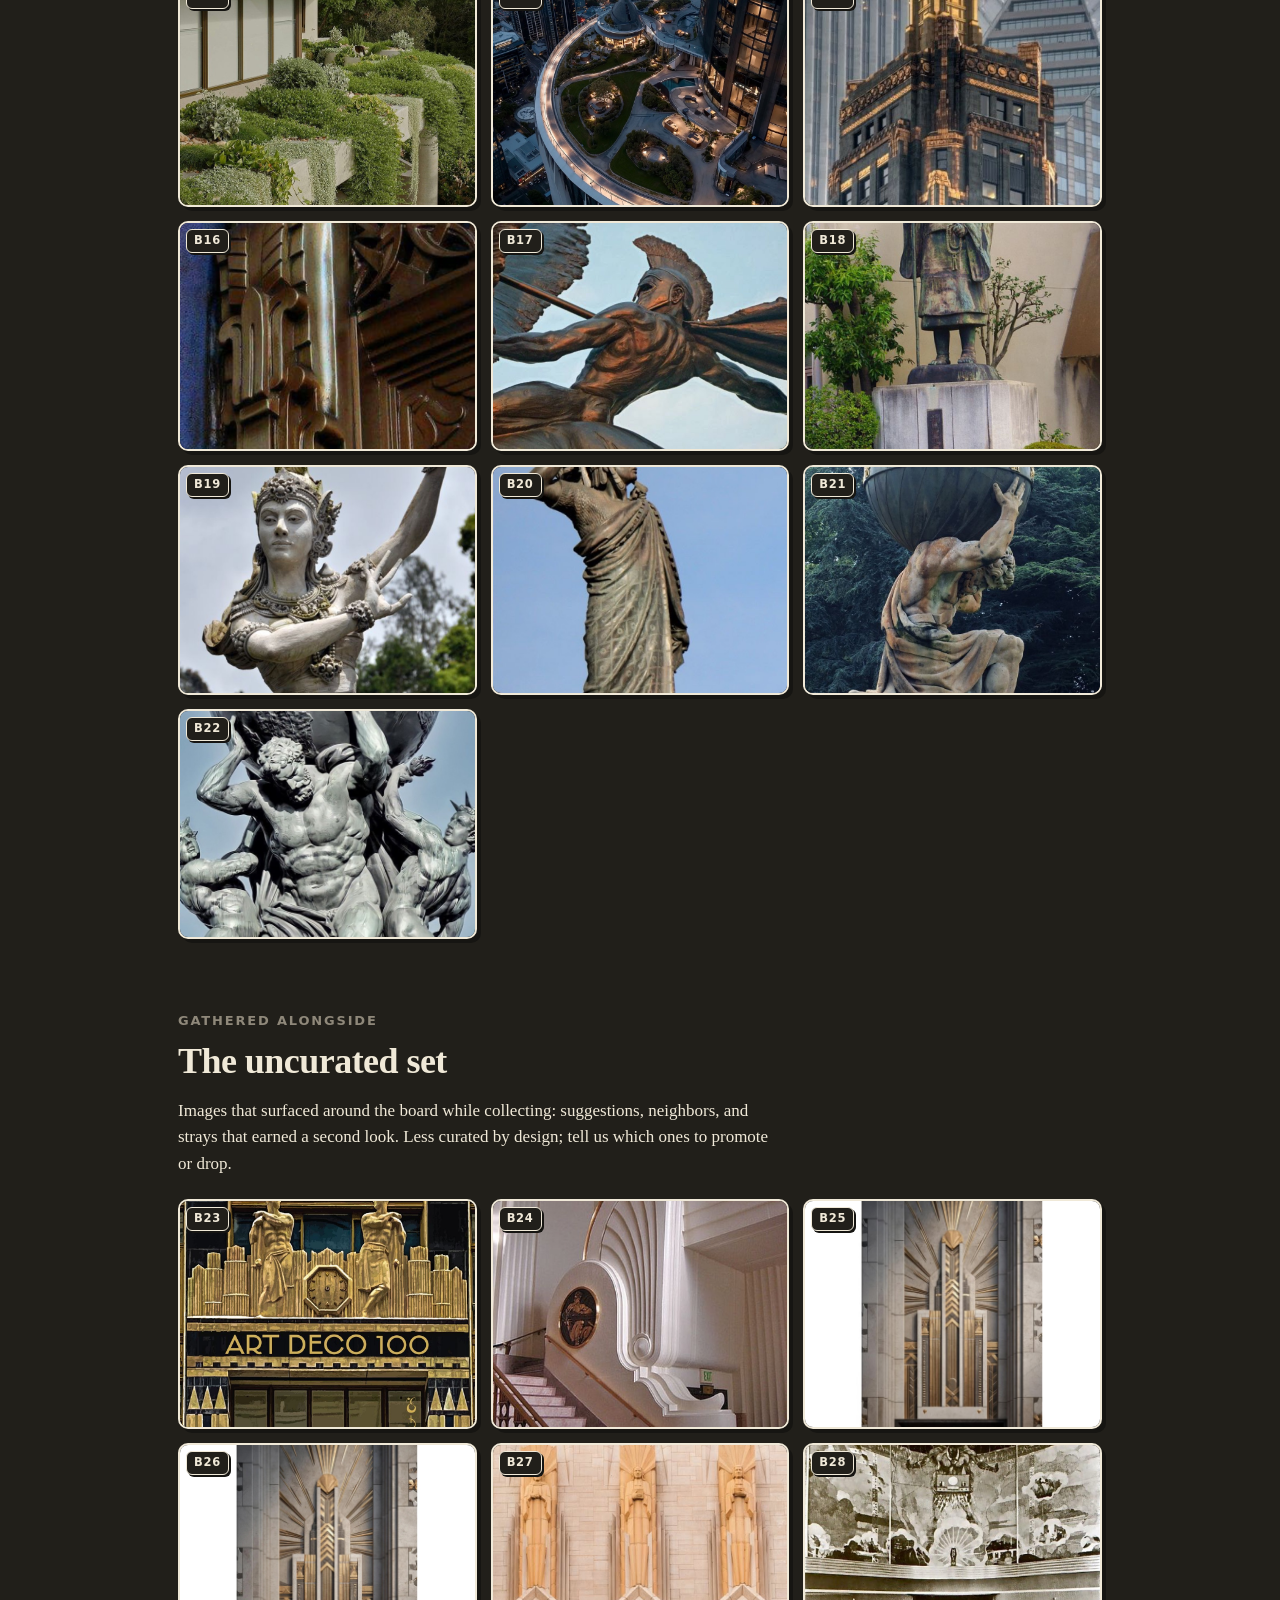
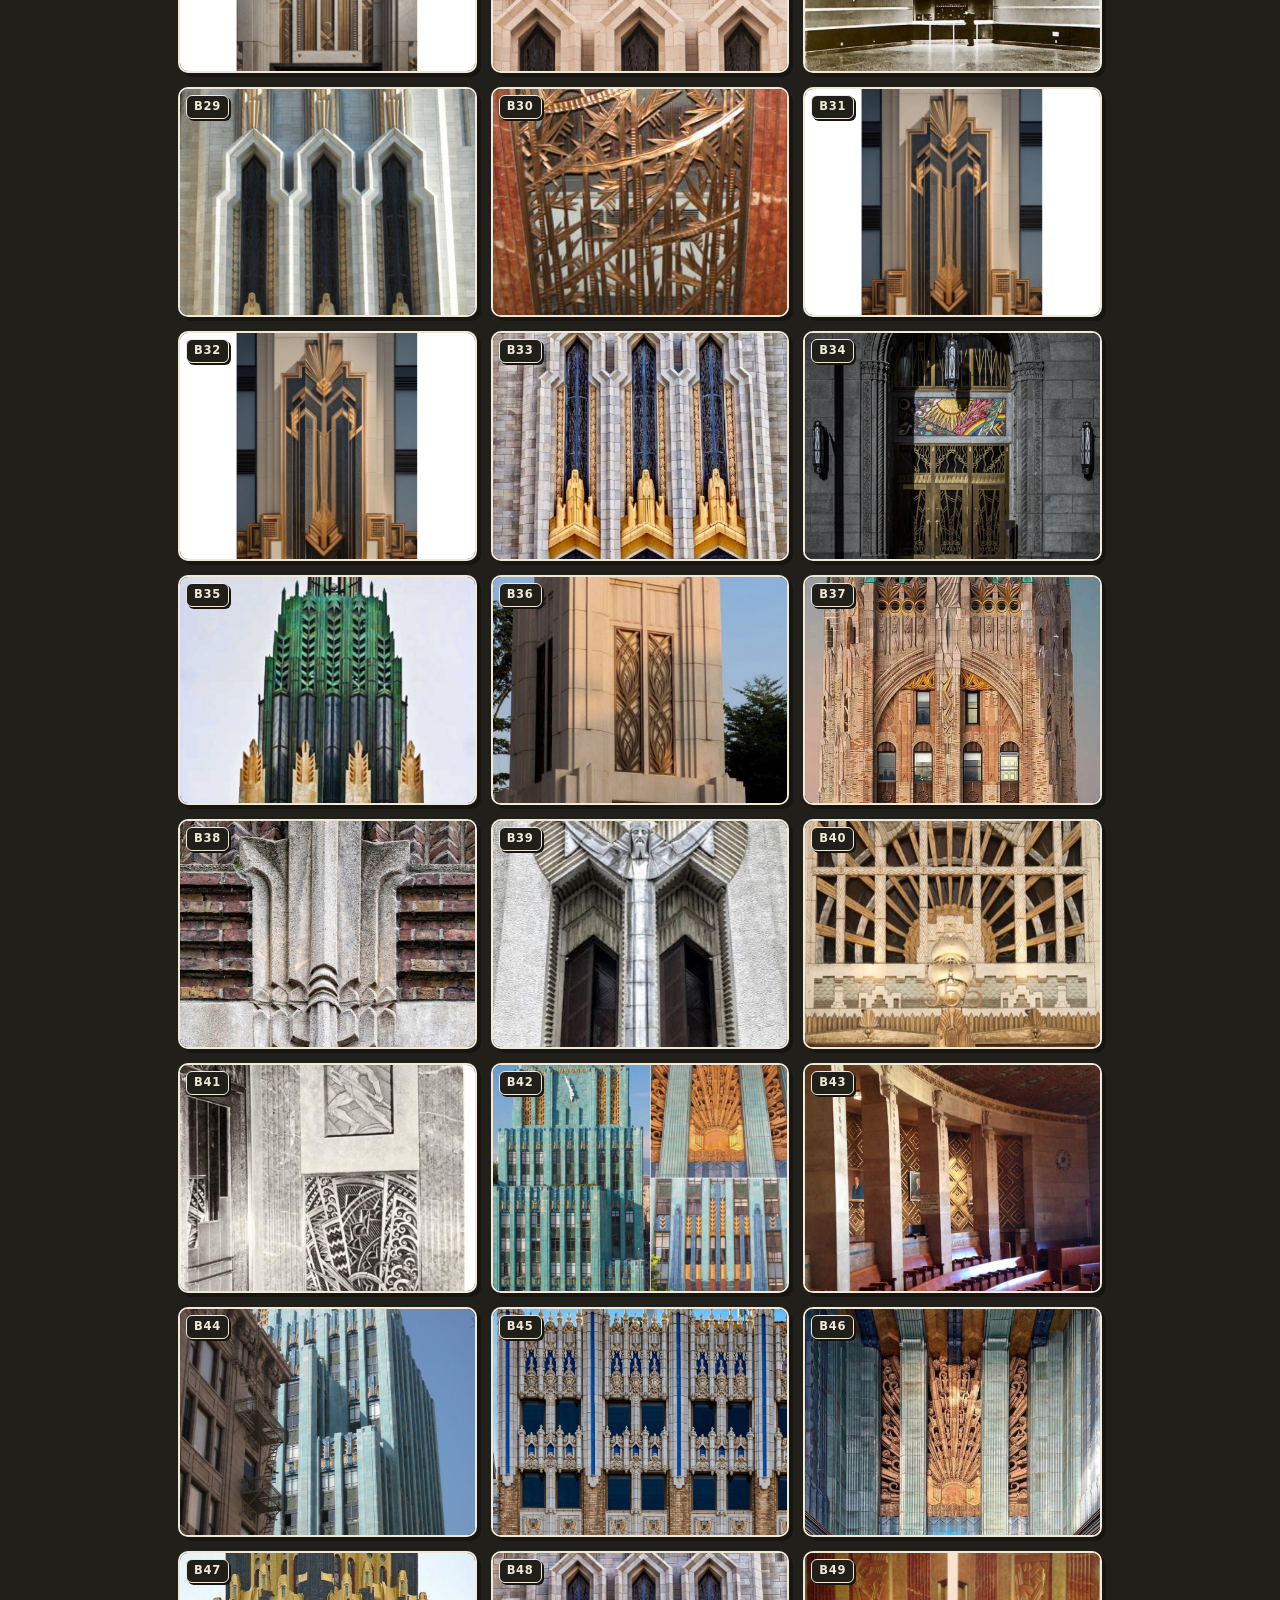
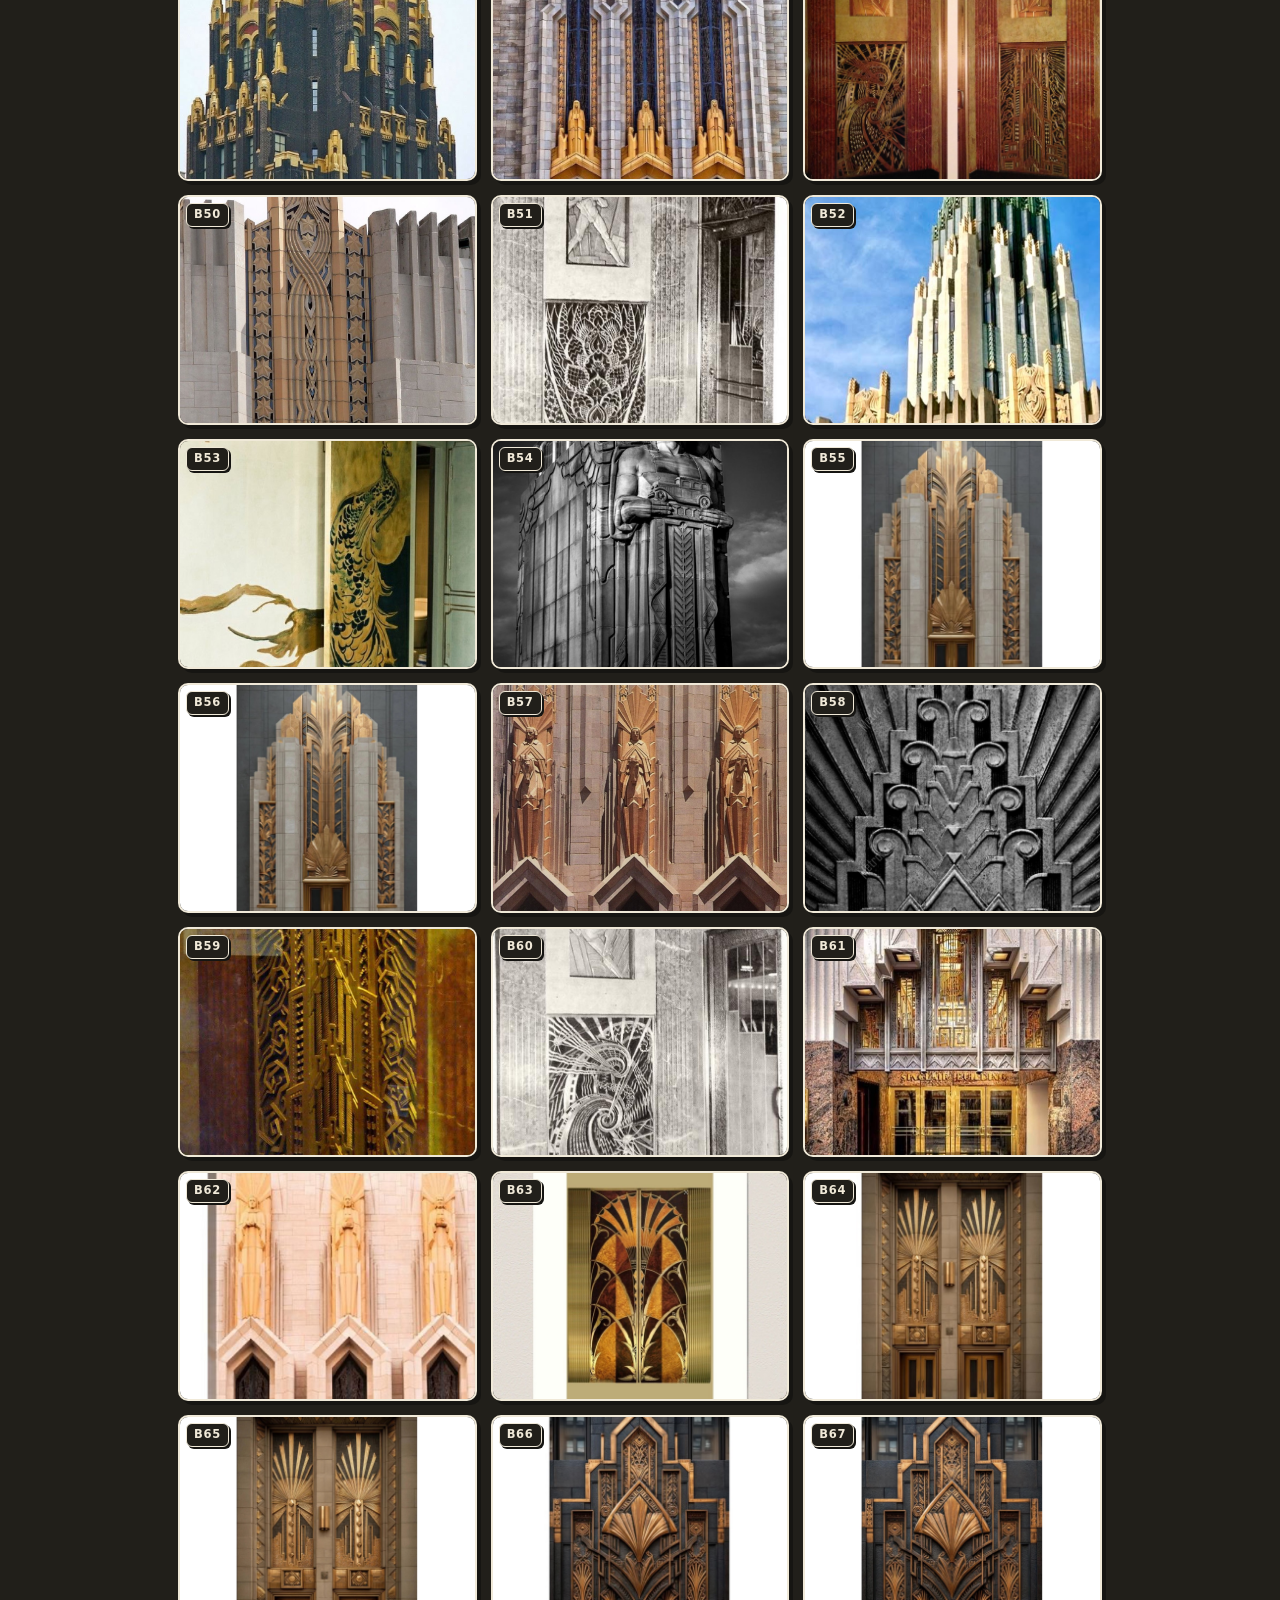
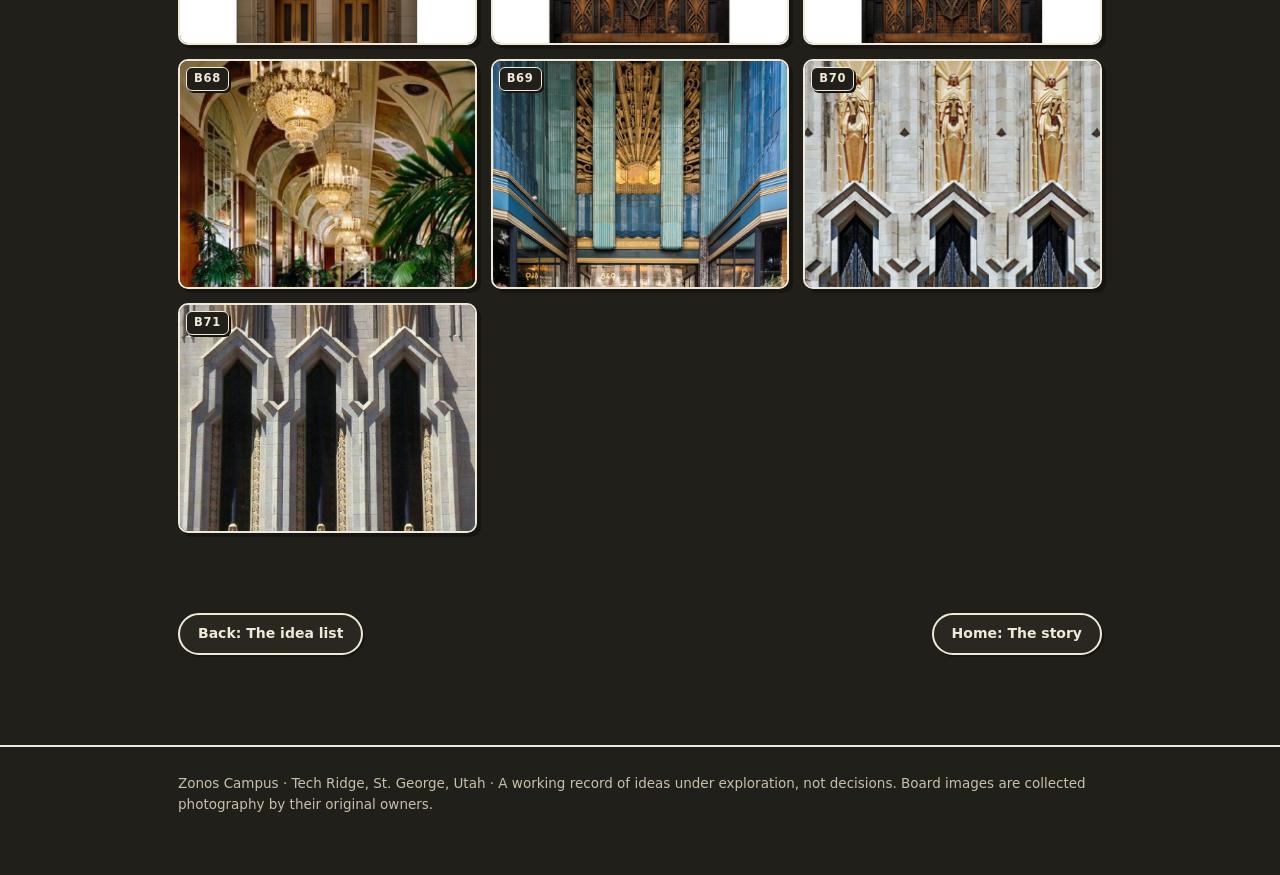
==== commit dfb4424b: "Shorten nav labels so the menu fits one line" ====
--- a/board.html
+++ b/board.html
@@ -13,17 +13,17 @@
 <nav class="site">
   <div class="bar">
     <a class="brand" href="index.html">Zonos Campus</a>
-    <a class="nl" href="index.html">The story</a>
-    <a class="nl" href="history.html">The runway</a>
-    <a class="nl" href="site.html">The site</a>
-    <a class="nl" href="rfp.html">The RFP</a>
-    <a class="nl" href="view.html">The view</a>
-    <a class="nl" href="work.html">How we work</a>
+    <a class="nl" href="index.html">Story</a>
+    <a class="nl" href="history.html">Runway</a>
+    <a class="nl" href="site.html">Site</a>
+    <a class="nl" href="rfp.html">RFP</a>
+    <a class="nl" href="view.html">View</a>
+    <a class="nl" href="work.html">Work</a>
     <a class="nl" href="culture.html">Culture</a>
     <a class="nl" href="design.html">Character</a>
-    <a class="nl" href="ideas.html">The idea list</a>
-    <a class="nl" href="cipher.html">The cipher</a>
-    <a class="nl here" href="board.html">The board</a>
+    <a class="nl" href="ideas.html">Ideas</a>
+    <a class="nl" href="cipher.html">Cipher</a>
+    <a class="nl here" href="board.html">Board</a>
     <button id="themebtn" type="button">Dark</button>
   </div>
 </nav>
--- a/style.css
+++ b/style.css
@@ -187,3 +187,5 @@
   width:100%; display:block; border:2px solid var(--ink); border-radius:10px;
   box-shadow:4px 4px 0 var(--line); background:#000;
 }
+
+s.no{text-decoration:line-through; text-decoration-thickness:2px; color:var(--muted)}
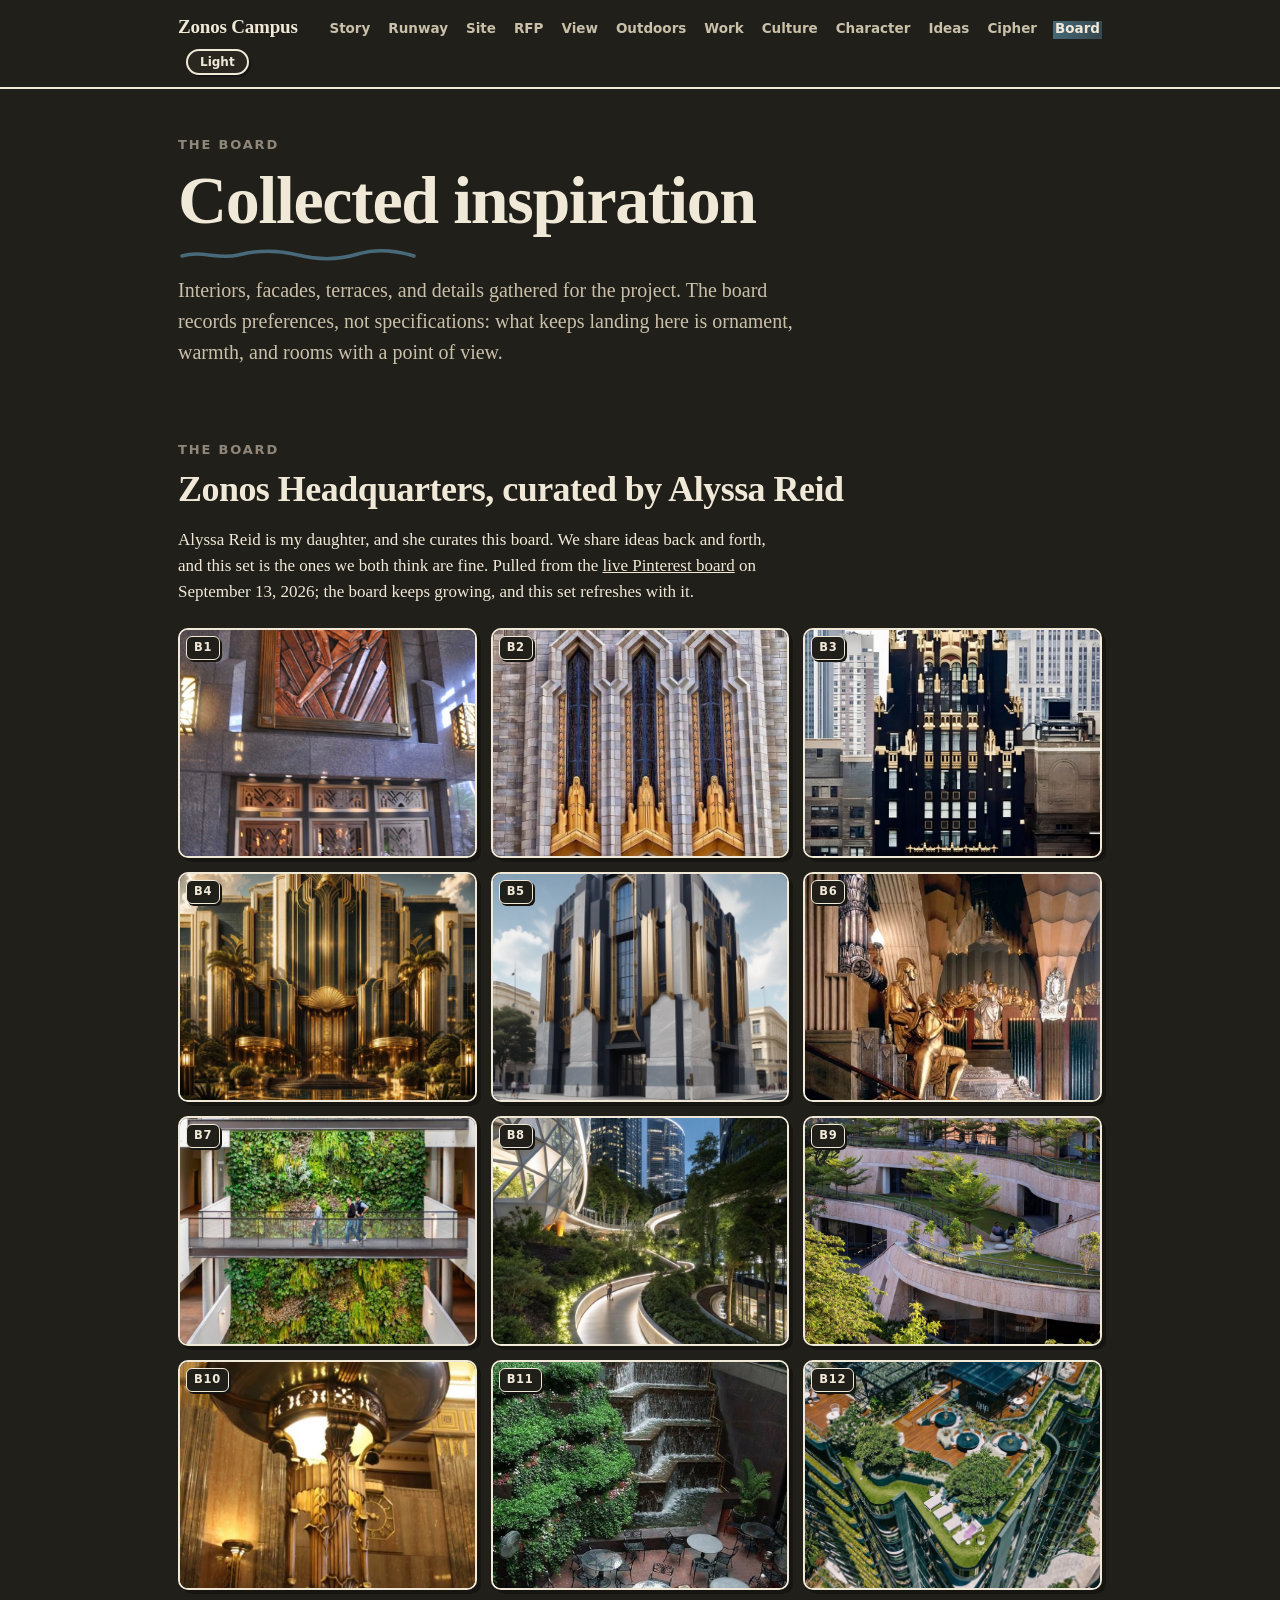
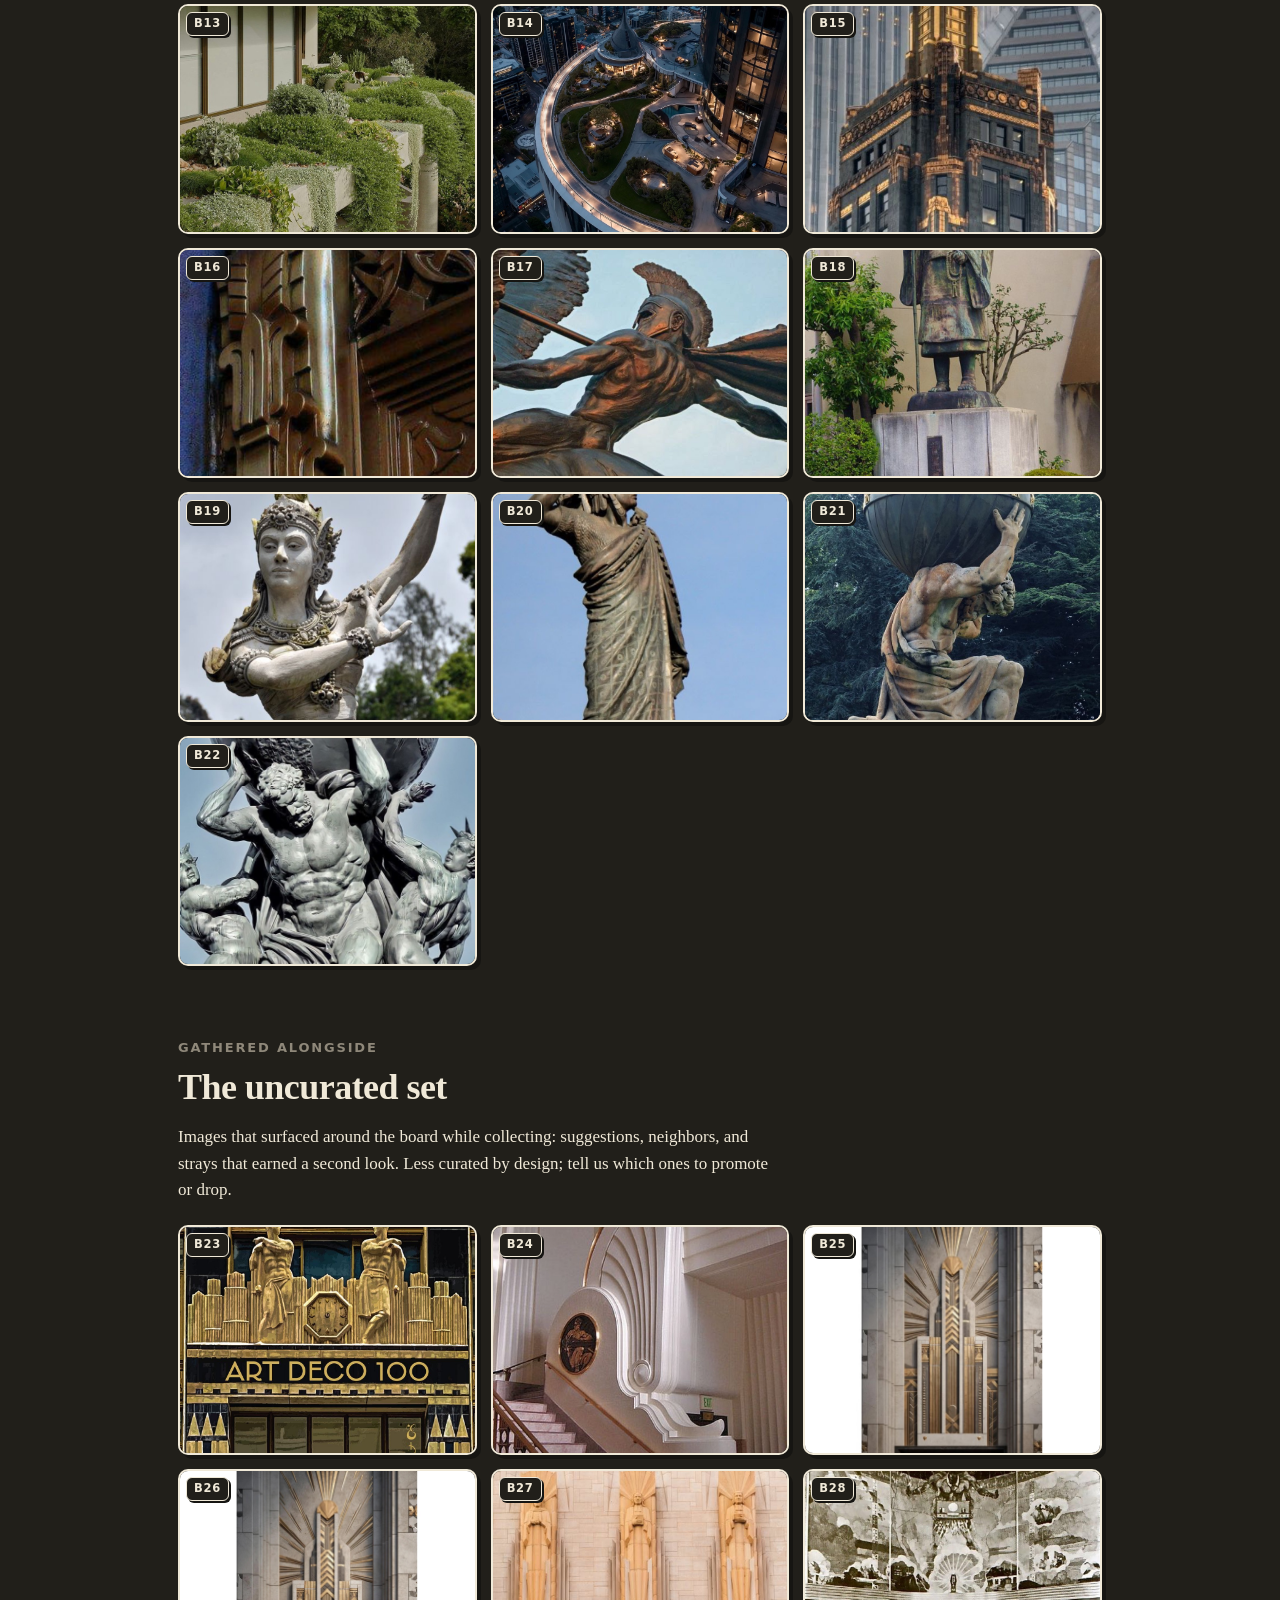
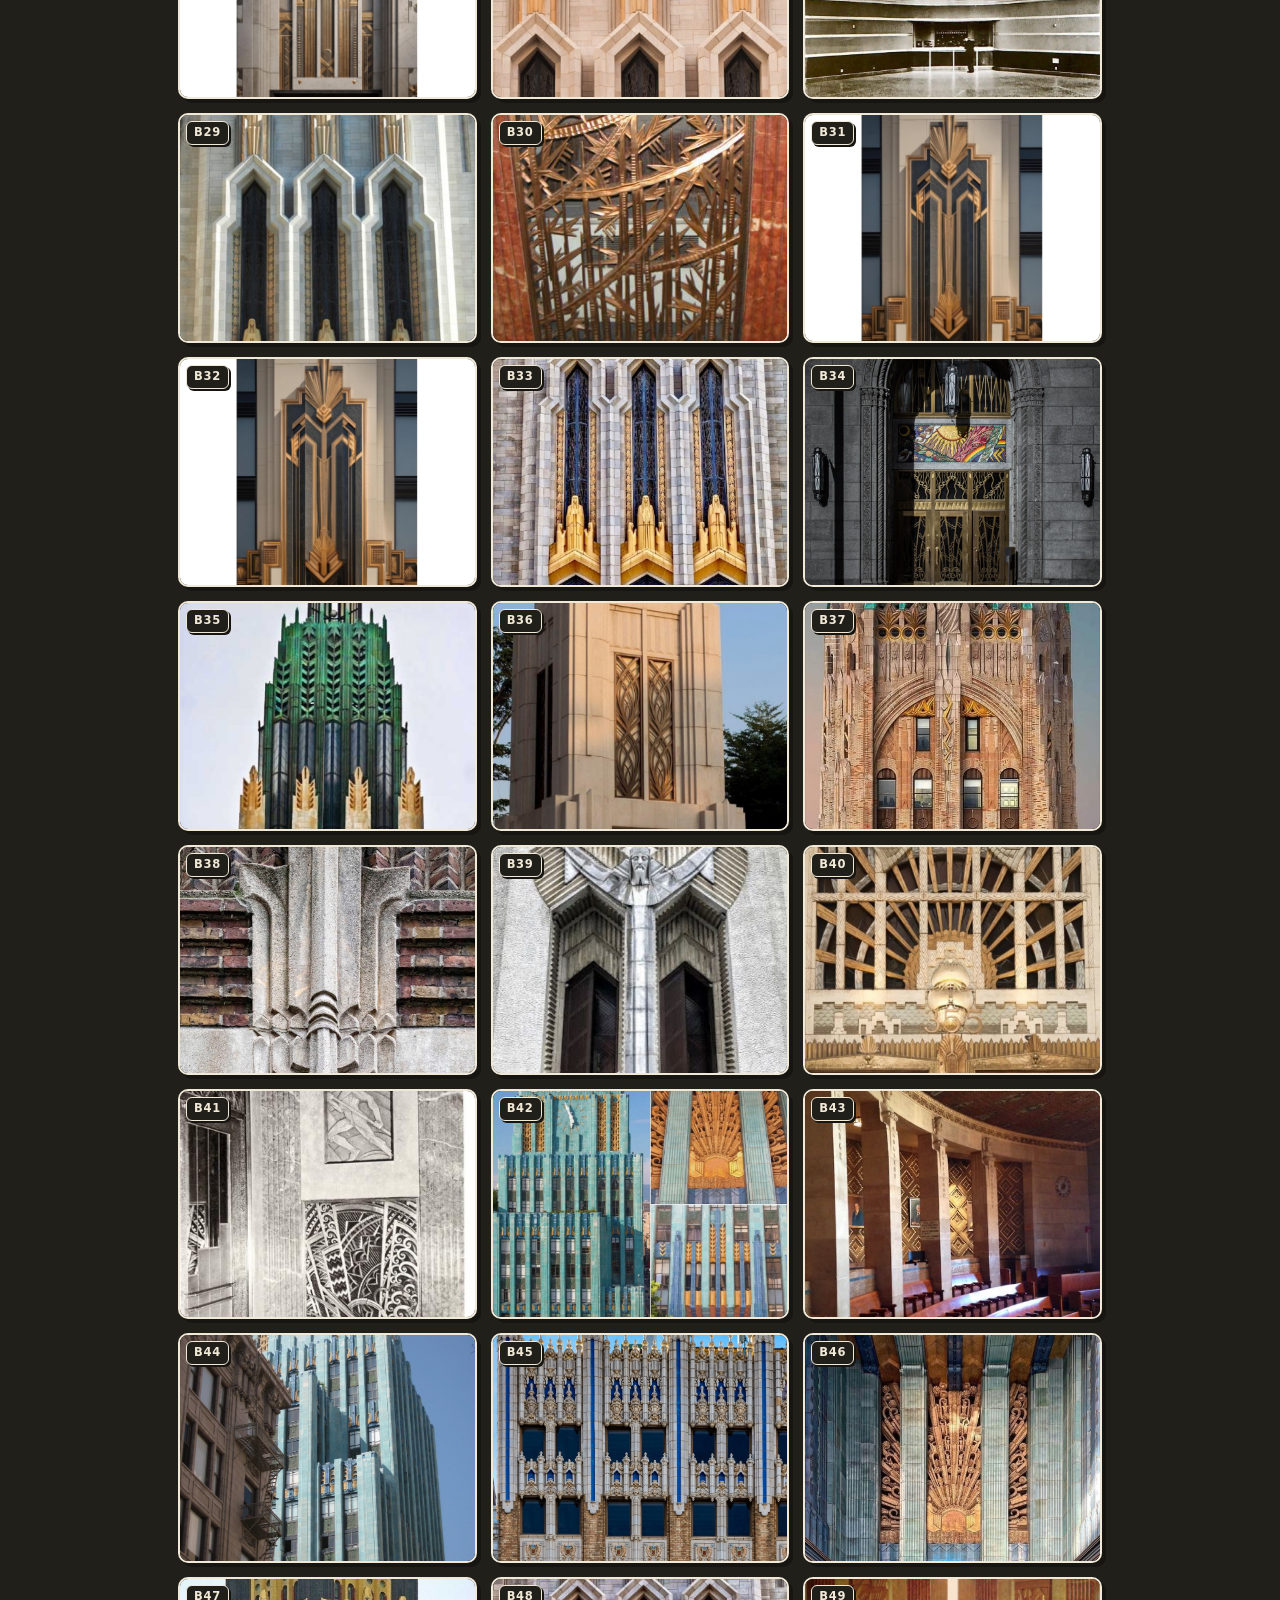
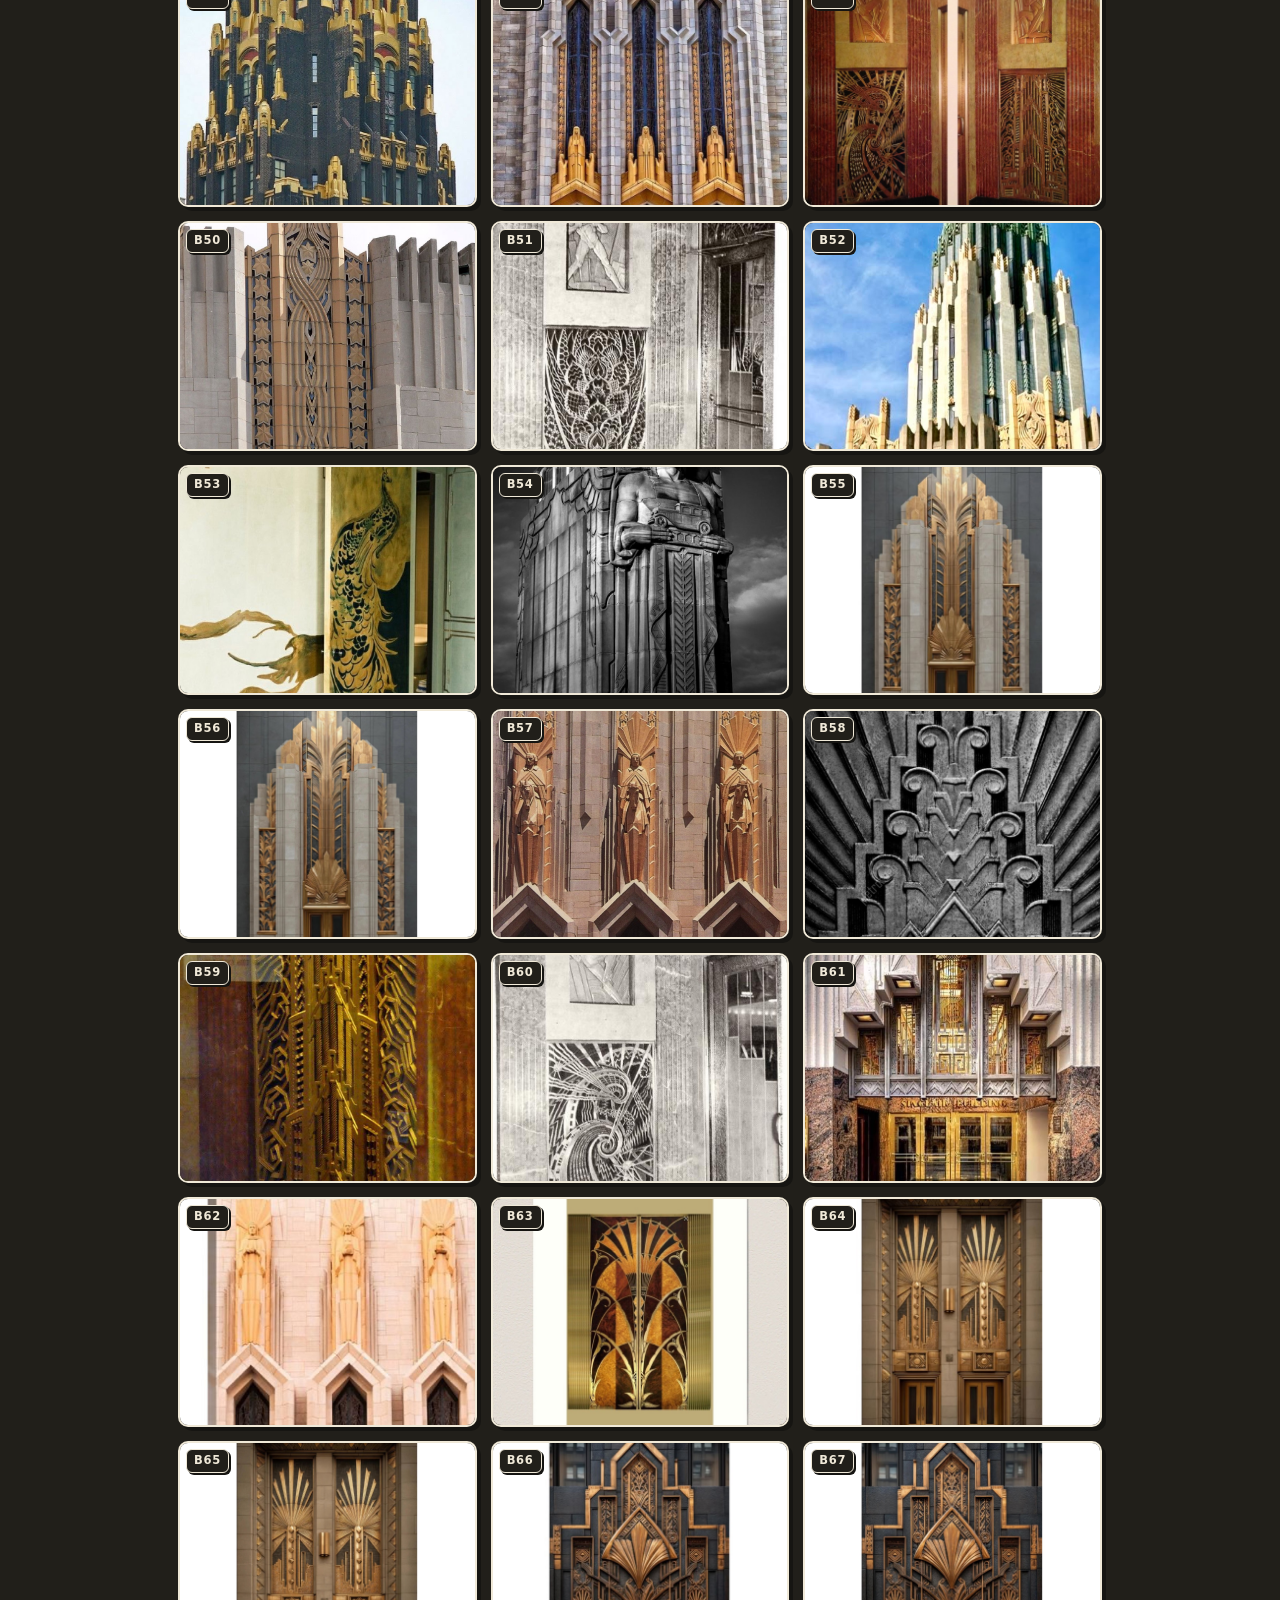
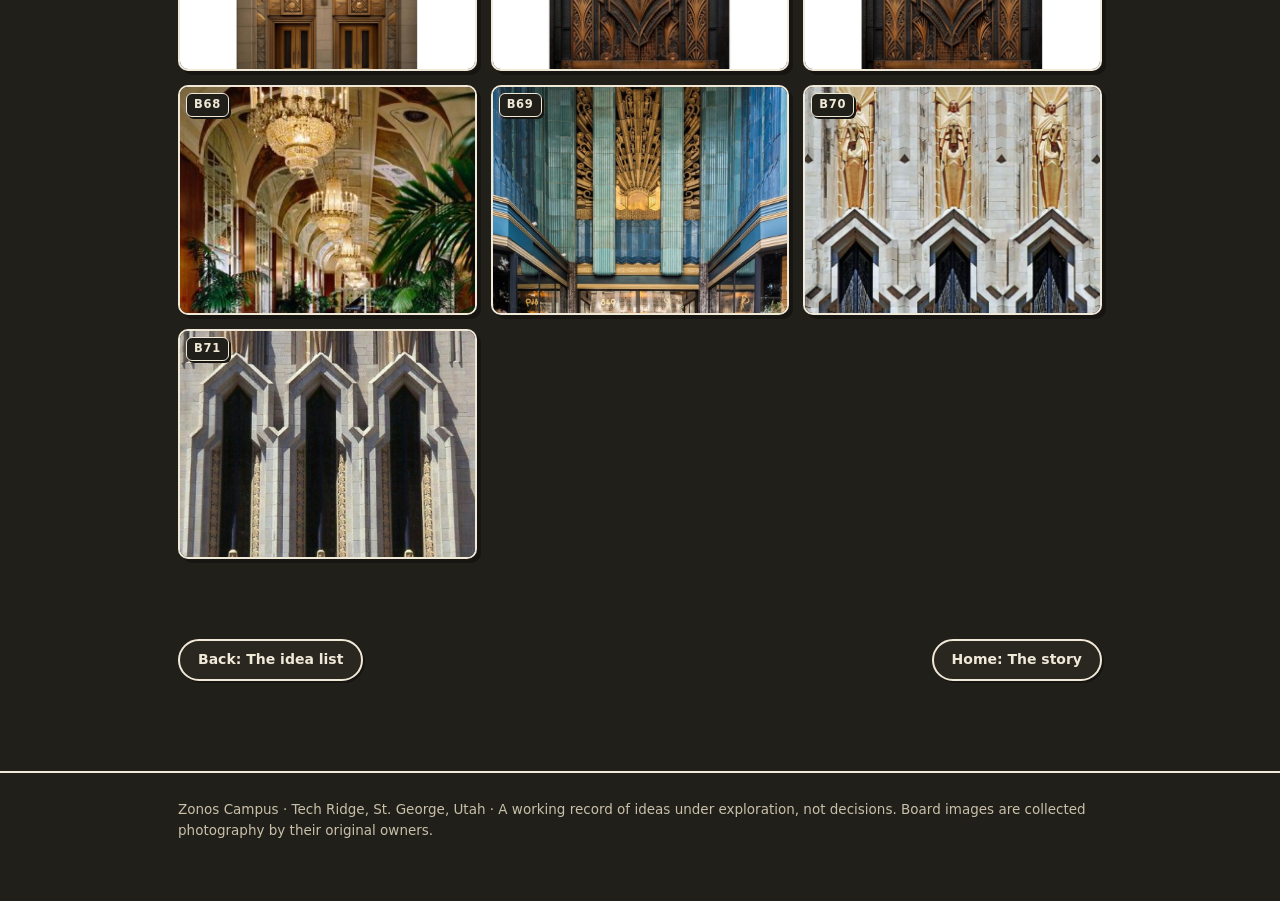
==== commit ee6fc395: "Outdoors page; RFP whole-property framing; view page reframed around views; cipher build moved off r" ====
--- a/board.html
+++ b/board.html
@@ -18,6 +18,7 @@
     <a class="nl" href="site.html">Site</a>
     <a class="nl" href="rfp.html">RFP</a>
     <a class="nl" href="view.html">View</a>
+    <a class="nl" href="outdoors.html">Outdoors</a>
     <a class="nl" href="work.html">Work</a>
     <a class="nl" href="culture.html">Culture</a>
     <a class="nl" href="design.html">Character</a>
@@ -40,7 +41,7 @@
 <section id="theboard">
   <p class="eyebrow">The board</p>
   <h2>Zonos Headquarters, curated by Alyssa Reid</h2>
-  <p>Pulled from the <a href="https://www.pinterest.com/alyssareid29/zonos-headquarters/" style="color:inherit">live Pinterest board</a> on September 13, 2026. The board keeps growing; this set refreshes with it.</p>
+  <p>Alyssa Reid is my daughter, and she curates this board. We share ideas back and forth, and this set is the ones we both think are fine. Pulled from the <a href="https://www.pinterest.com/alyssareid29/zonos-headquarters/" style="color:inherit">live Pinterest board</a> on September 13, 2026; the board keeps growing, and this set refreshes with it.</p>
   <div class="grid" id="boardgrid" data-src="images/board/board_" data-count="22"></div>
 </section>
 
--- a/style.css
+++ b/style.css
@@ -35,7 +35,7 @@
 }
 nav.site .bar{
   max-width:980px; margin:0 auto; padding:12px 28px;
-  display:flex; align-items:baseline; gap:8px 20px; flex-wrap:wrap;
+  display:flex; align-items:baseline; gap:8px 14px; flex-wrap:wrap;
   font-family:-apple-system,system-ui,sans-serif;
 }
 nav.site .brand{
